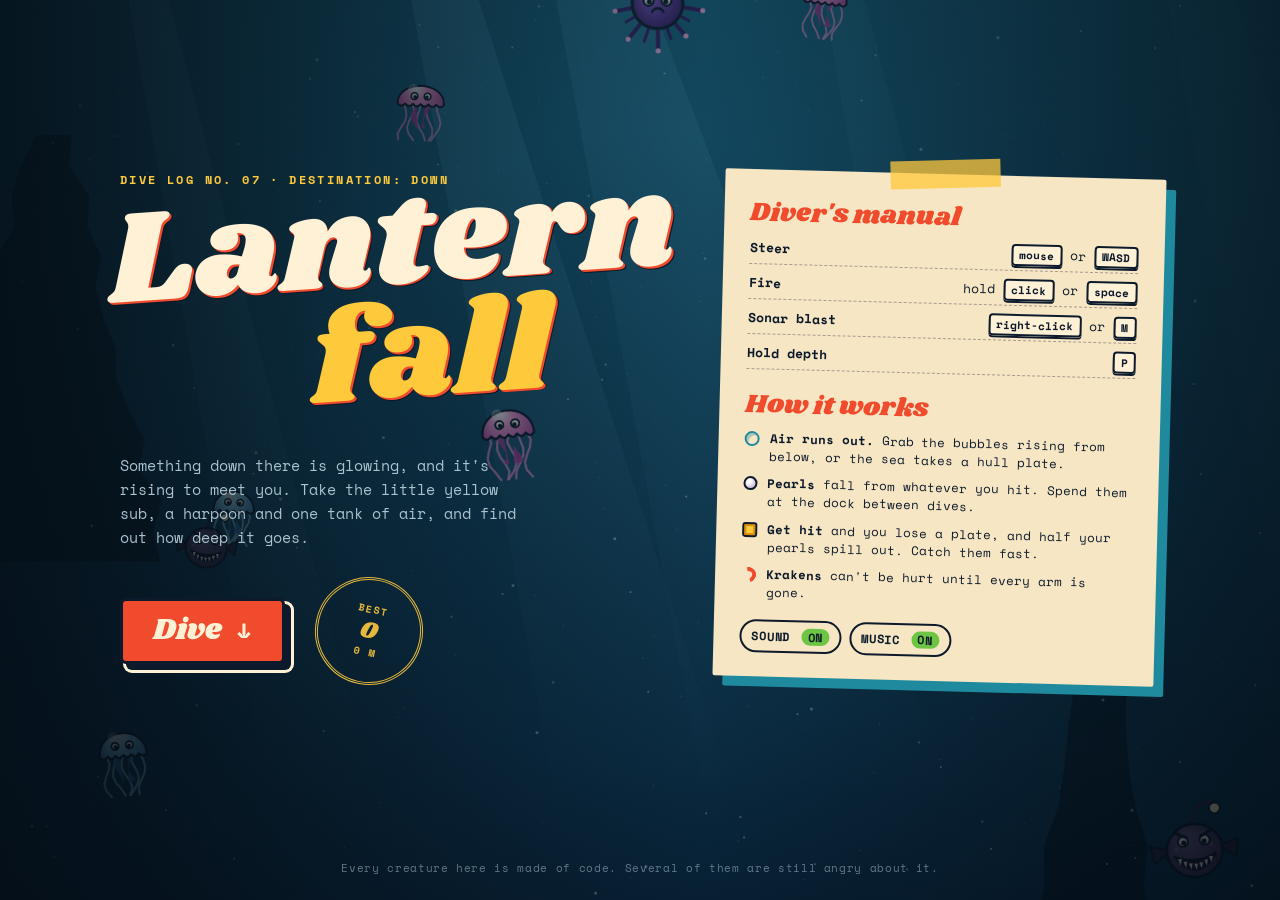
==== index.html @ 5c27585f "Lanternfall: a deep-sea shooter for the browser Take a little yellow sub down through glowing jellie" ====
<!DOCTYPE html>
<html lang="en">
<head>
  <meta charset="utf-8">
  <meta name="viewport" content="width=device-width, initial-scale=1, maximum-scale=1, user-scalable=no, viewport-fit=cover">
  <title>Lanternfall</title>
  <meta name="description" content="A deep-sea shooter. Take a little yellow sub down through glowing jellies, anglerfish and a kraken, and see how deep you get before the air runs out.">
  <meta name="theme-color" content="#06121c">
  <meta property="og:title" content="Lanternfall">
  <meta property="og:description" content="Something down there is glowing. Go and see how deep it goes.">
  <link rel="icon" href="favicon.svg" type="image/svg+xml">
  <link rel="preconnect" href="https://fonts.googleapis.com">
  <link rel="preconnect" href="https://fonts.gstatic.com" crossorigin>
  <link href="https://fonts.googleapis.com/css2?family=Shrikhand&family=Space+Mono:wght@400;700&display=swap" rel="stylesheet">
  <link rel="stylesheet" href="css/style.css">
</head>
<body>
  <canvas id="game"></canvas>

  <!-- HUD -->
  <div id="hud" class="hidden">
    <div class="hud-top">
      <div class="chip score-chip">
        <span class="chip-label">Score</span>
        <span id="score" class="score">0</span>
      </div>
      <div class="chip depth-chip"><span id="depthLabel">200 m</span></div>
      <div class="hud-right">
        <div class="chip stock">
          <div id="hull" class="icons hull" title="Hull"></div>
          <div id="sonarIcons" class="icons sonars" title="Sonar charges"></div>
          <div class="purse" title="Pearls"><i class="pearl"></i><span id="pearls">0</span></div>
        </div>
        <button id="pauseBtn" class="chip square-btn" aria-label="Pause">
          <svg viewBox="0 0 24 24"><rect x="6" y="5" width="4" height="14"/><rect x="14" y="5" width="4" height="14"/></svg>
        </button>
      </div>
    </div>

    <div id="weaponBox" class="chip weapon">
      <div class="weapon-name" id="weaponName">Harpoon</div>
      <div class="row"><span class="mini">PWR</span><div id="pips" class="cells"></div></div>
      <div id="o2Box" class="row o2"><span class="mini">O&#8322;</span><div class="o2-track"><div id="o2Fill" class="o2-fill"></div></div></div>
    </div>

    <button id="sonarBtn" class="sonar-btn" aria-label="Fire a sonar blast">
      <span class="sonar-label">SONAR</span>
      <span id="sonarCount">1</span>
    </button>
  </div>

  <!-- Title screen -->
  <div id="menu" class="screen menu">
    <div class="menu-grid">
      <header class="masthead">
        <p class="issue">Dive log no. 07 &middot; destination: down</p>
        <h1 class="logo" aria-label="Lanternfall">
          <span class="w1">Lantern</span>
          <span class="w2">fall</span>
        </h1>
        <p class="lede">Something down there is glowing, and it's rising to meet you. Take the little yellow sub, a harpoon and one tank of air, and find out how deep it goes.</p>
        <div class="launch-row">
          <button id="playBtn" class="launch">Dive <span aria-hidden="true">&darr;</span></button>
          <div class="stamp">
            <span>Best</span>
            <strong id="bestScore">0</strong>
            <span><b id="bestDepth">0</b> m</span>
          </div>
        </div>
      </header>

      <aside class="brief">
        <span class="tape" aria-hidden="true"></span>
        <h2>Diver's manual</h2>
        <ol class="manual desktop-only">
          <li><span>Steer</span><span><kbd>mouse</kbd> or <kbd>WASD</kbd></span></li>
          <li><span>Fire</span><span>hold <kbd>click</kbd> or <kbd>space</kbd></span></li>
          <li><span>Sonar blast</span><span><kbd>right-click</kbd> or <kbd>M</kbd></span></li>
          <li><span>Hold depth</span><span><kbd>P</kbd></span></li>
        </ol>
        <ol class="manual touch-only">
          <li><span>Steer</span><span>drag anywhere</span></li>
          <li><span>Fire</span><span>automatic while touching</span></li>
          <li><span>Sonar blast</span><span>the red button</span></li>
        </ol>

        <h2>How it works</h2>
        <ul class="rules">
          <li><i class="bubble-ico"></i><span><b>Air runs out.</b> Grab the bubbles rising from below, or the sea takes a hull plate.</span></li>
          <li><i class="pearl"></i><span><b>Pearls</b> fall from whatever you hit. Spend them at the dock between dives.</span></li>
          <li><i class="plate"></i><span><b>Get hit</b> and you lose a plate, and half your pearls spill out. Catch them fast.</span></li>
          <li><i class="arm-ico"></i><span><b>Krakens</b> can't be hurt until every arm is gone.</span></li>
        </ul>

        <div class="switches">
          <button class="switch" data-toggle="sfx">sound <span class="state">on</span></button>
          <button class="switch" data-toggle="music">music <span class="state">on</span></button>
        </div>
      </aside>
    </div>
    <footer>Every creature here is made of code. Several of them are still angry about it.</footer>
  </div>

  <!-- Pause -->
  <div id="pause" class="screen hidden">
    <div class="ticket">
      <p class="issue">Holding depth</p>
      <h2>Paused</h2>
      <button id="resumeBtn" class="launch small">Resume</button>
      <div class="plain-row">
        <button id="restartBtn" class="plain">Restart</button>
        <button id="quitBtn" class="plain">Surface</button>
      </div>
      <div class="switches">
        <button class="switch" data-toggle="sfx">sound <span class="state">on</span></button>
        <button class="switch" data-toggle="music">music <span class="state">on</span></button>
      </div>
    </div>
  </div>

  <!-- The dock between waves -->
  <div id="dock" class="screen hidden">
    <div class="dock-card">
      <div class="dock-head">
        <div>
          <p class="issue">Docked at <span id="dockDepth">200 m</span> &middot; air topped up</p>
          <h2>The Dock</h2>
        </div>
        <p class="purse big"><i class="pearl"></i><b id="dockPearls">0</b></p>
      </div>
      <div id="dockItems" class="shop"></div>
      <button id="diveBtn" class="launch small">Dive deeper <span aria-hidden="true">&darr;</span></button>
    </div>
  </div>

  <!-- Game over: the dive log -->
  <div id="gameover" class="screen hidden">
    <div class="go-wrap">
      <h2 class="go-title">Lights out.</h2>
      <div class="receipt">
        <p class="r-head">DIVE LOG &middot; No. <span id="goDive">000</span></p>
        <p class="r-sub">last seen: <span id="goZone">Sunlight Zone</span></p>
        <div class="r-line"><span>Deepest point</span><span id="goDepth">0 m</span></div>
        <div class="r-line"><span>Creatures zapped</span><span id="goKills">0</span></div>
        <div class="r-line"><span>Pearls found</span><span id="goPearls">0</span></div>
        <div class="r-sep"></div>
        <div class="r-line total"><span>SCORE</span><span id="goScore">0</span></div>
        <div class="r-line"><span>Best dive</span><span id="goBest">0</span></div>
        <div id="newRecord" class="r-stamp">New record</div>
        <p class="r-foot">The sub was not recovered.<br>A new one is ready.</p>
      </div>
      <div class="go-actions">
        <button id="againBtn" class="launch small">Dive again</button>
        <button id="goMenuBtn" class="plain">Title screen</button>
      </div>
    </div>
  </div>

  <script src="js/util.js"></script>
  <script src="js/audio.js"></script>
  <script src="js/sprites.js"></script>
  <script src="js/background.js"></script>
  <script src="js/entities.js"></script>
  <script src="js/waves.js"></script>
  <script src="js/game.js"></script>
</body>
</html>
---- css/style.css ----
/* Lanternfall: two-colour offset print over deep water.
   Everything is flat ink, cream paper and hard shadows. No glass, no glow. */

:root {
  --ink: #0d1a2b;
  --ink-2: #16293f;
  --cream: #fff1d6;
  --paper: #f6e6c4;
  --tomato: #ef4b2c;
  --blue: #1f8a9e;
  --amber: #ffc93c;
  --pea: #6cc644;
  --muted: #a9c3cf;
  --display: 'Shrikhand', Georgia, serif;
  --mono: 'Space Mono', ui-monospace, 'Cascadia Mono', Consolas, monospace;
  --safe-t: env(safe-area-inset-top, 0px);
  --safe-b: env(safe-area-inset-bottom, 0px);
  --safe-l: env(safe-area-inset-left, 0px);
  --safe-r: env(safe-area-inset-right, 0px);
}

* { box-sizing: border-box; margin: 0; padding: 0; }

html, body {
  height: 100%;
  background: #06121c;
  color: var(--cream);
  font-family: var(--mono);
  overflow: hidden;
  user-select: none;
  -webkit-user-select: none;
  -webkit-tap-highlight-color: transparent;
  overscroll-behavior: none;
}

#game { position: fixed; inset: 0; display: block; touch-action: none; }
body.hide-cursor, body.hide-cursor #game { cursor: none; }

.hidden { display: none !important; }

button { font: inherit; color: inherit; border: 0; background: none; cursor: pointer; }
button:focus-visible { outline: 3px dashed var(--amber); outline-offset: 4px; }

.touch-only { display: none !important; }
body.touch .touch-only { display: flex !important; }
body.touch .desktop-only { display: none !important; }

/* ------------------------------------------------------------ shared bits */

.issue {
  font-size: 12px; font-weight: 700; letter-spacing: 0.2em; text-transform: uppercase;
  color: var(--amber);
}

.launch {
  position: relative;
  display: inline-flex; align-items: center; gap: 14px;
  padding: 14px 30px 16px;
  font-family: var(--display); font-size: 30px; line-height: 1;
  color: var(--cream);
  background: var(--tomato);
  border: 3px solid var(--ink);
  border-radius: 6px;
  box-shadow: 6px 6px 0 var(--ink), 6px 6px 0 3px var(--cream);
  transition: transform 0.08s, box-shadow 0.08s;
}
.launch span { font-family: var(--mono); font-weight: 700; font-size: 26px; transition: transform 0.15s; }
.launch:hover span { transform: translateX(5px); }
.launch:hover { transform: translate(-1px, -1px); box-shadow: 7px 7px 0 var(--ink), 7px 7px 0 3px var(--cream); }
.launch:active { transform: translate(5px, 5px); box-shadow: 1px 1px 0 var(--ink), 1px 1px 0 3px var(--cream); }
.launch.small { font-size: 24px; padding: 11px 24px 13px; }

.plain {
  font-size: 13px; font-weight: 700; letter-spacing: 0.08em; text-transform: uppercase;
  color: var(--ink);
  padding: 4px 2px;
  border-bottom: 2px solid currentColor;
}
.plain:hover { color: var(--tomato); }

.switches { display: flex; gap: 8px; flex-wrap: wrap; }
.switch {
  font-size: 12px; font-weight: 700; letter-spacing: 0.06em; text-transform: uppercase;
  padding: 6px 10px;
  color: var(--ink);
  border: 2px solid var(--ink);
  border-radius: 999px;
}
.switch .state {
  display: inline-block; margin-left: 4px; padding: 0 6px; border-radius: 999px;
  background: var(--pea); color: var(--ink);
}
.switch.off .state { background: transparent; text-decoration: line-through; opacity: 0.6; }
.switch:hover { background: rgba(20, 18, 43, 0.08); }

kbd {
  font-family: var(--mono); font-size: 11px; font-weight: 700;
  padding: 1px 6px;
  background: var(--cream);
  border: 2px solid var(--ink);
  border-radius: 4px;
  box-shadow: 0 2px 0 var(--ink);
}

/* ------------------------------------------------------------ screens */

.screen {
  position: fixed; inset: 0;
  /* children centre themselves with margin: auto, so tall content scrolls instead of being clipped at the top */
  display: flex; flex-direction: column; align-items: center; justify-content: flex-start;
  padding: calc(24px + var(--safe-t)) 16px calc(24px + var(--safe-b));
  background: rgba(4, 12, 20, 0.55);
  overflow-y: auto;
  touch-action: pan-y;
  animation: fade 0.3s ease;
}
@keyframes fade { from { opacity: 0; } to { opacity: 1; } }

/* ------------------------------------------------------------ title screen */

.menu { background: linear-gradient(90deg, rgba(4, 12, 20, 0.82) 0%, rgba(4, 12, 20, 0.3) 55%, rgba(4, 12, 20, 0.6) 100%); }

.menu-grid {
  display: grid; grid-template-columns: minmax(0, 1.25fr) minmax(0, 1fr);
  gap: 48px; align-items: center;
  width: 100%; max-width: 1040px;
  margin: auto 0;
}

.masthead { display: flex; flex-direction: column; gap: 22px; }

.logo {
  display: flex; flex-direction: column; align-items: flex-start;
  font-family: var(--display); font-weight: 400; line-height: 0.82;
  color: var(--cream);
  /* the misprint: tomato plate knocked a few pixels off register */
  text-shadow: 0.05em 0.05em 0 var(--tomato), 0.08em 0.08em 0 var(--ink);
  transform: rotate(-4deg);
  transform-origin: left bottom;
}
.logo .w1 { font-size: clamp(64px, 11vw, 132px); }
.logo .w2 {
  font-size: clamp(64px, 11vw, 132px);
  padding-left: 1.5em; margin-top: 0.04em;
  color: var(--amber);
  animation: sink 5s ease-in-out infinite;
}
@keyframes sink { 0%, 100% { transform: translateY(0) rotate(0); } 50% { transform: translateY(10px) rotate(2deg); } }
@media (prefers-reduced-motion: reduce) { .logo .w2 { animation: none; } }

.lede { max-width: 44ch; font-size: 15px; line-height: 1.6; color: var(--muted); }

.launch-row { display: flex; align-items: center; gap: 30px; flex-wrap: wrap; margin-top: 6px; }

.stamp {
  display: flex; flex-direction: column; align-items: center; justify-content: center;
  width: 108px; height: 108px;
  border: 3px double var(--amber);
  border-radius: 50%;
  color: var(--amber);
  font-size: 10px; font-weight: 700; letter-spacing: 0.16em; text-transform: uppercase;
  transform: rotate(12deg);
  opacity: 0.9;
}
.stamp strong { font-family: var(--display); font-weight: 400; font-size: 24px; letter-spacing: 0; line-height: 1.2; }

.brief {
  position: relative;
  background: var(--paper);
  color: var(--ink);
  padding: 30px 26px 24px;
  border-radius: 2px;
  box-shadow: 10px 10px 0 var(--blue);
  transform: rotate(1.5deg);
}
.tape {
  position: absolute; top: -14px; left: 50%;
  width: 110px; height: 28px;
  background: rgba(255, 201, 60, 0.75);
  transform: translateX(-50%) rotate(-3deg);
}
.brief h2 {
  font-family: var(--display); font-weight: 400; font-size: 26px; line-height: 1;
  color: var(--tomato);
  margin-bottom: 12px;
}
.brief h2:not(:first-of-type) { margin-top: 22px; }

.manual { list-style: none; flex-direction: column; gap: 8px; font-size: 13px; }
.manual.desktop-only { display: flex; }
.manual li {
  display: flex; flex-wrap: wrap; justify-content: space-between; align-items: baseline; gap: 4px 10px;
  padding-bottom: 6px;
  border-bottom: 1px dashed rgba(20, 18, 43, 0.35);
}
.manual li > span:first-child { font-weight: 700; }
.manual li > span:last-child { margin-left: auto; text-align: right; }

.rules { list-style: none; display: flex; flex-direction: column; gap: 9px; font-size: 12.5px; line-height: 1.45; }
.rules li { display: flex; align-items: flex-start; gap: 10px; }
.rules li > i { margin-top: 2px; }

/* little printed icons */
.pearl {
  flex: none; display: inline-block; width: 14px; height: 14px;
  border-radius: 50%;
  background: radial-gradient(circle at 35% 30%, #fff 0 18%, #efe2f2 40%, #b7a3c6 100%);
  border: 2px solid var(--ink);
}
.bubble-ico {
  flex: none; display: inline-block; width: 15px; height: 15px;
  border-radius: 50%;
  border: 2px solid var(--blue);
  box-shadow: inset 3px 3px 0 -1px rgba(31, 138, 158, 0.35);
}
.plate {
  flex: none; display: inline-block; width: 15px; height: 15px;
  background: var(--amber);
  border: 2px solid var(--ink);
  border-radius: 3px;
  box-shadow: inset 0 0 0 2px #d98c00;
}
.arm-ico {
  flex: none; display: inline-block; width: 15px; height: 15px;
  border: 4px solid var(--tomato);
  border-color: var(--tomato) var(--tomato) transparent transparent;
  border-radius: 50%;
  transform: rotate(30deg);
}

.brief .switches { margin-top: 18px; }

.menu footer {
  margin-top: 28px;
  font-size: 11px; letter-spacing: 0.06em;
  color: rgba(169, 195, 207, 0.55);
  text-align: center;
}

/* ------------------------------------------------------------ pause */

.ticket {
  display: flex; flex-direction: column; align-items: center; gap: 16px;
  min-width: min(340px, 100%);
  margin: auto 0;
  padding: 28px 30px 24px;
  background: var(--paper);
  color: var(--ink);
  border-radius: 2px;
  box-shadow: 10px 10px 0 var(--tomato);
  animation: drop 0.3s cubic-bezier(0.2, 1.3, 0.4, 1);
}
.ticket .issue { color: var(--blue); }
.ticket h2 { font-family: var(--display); font-weight: 400; font-size: 52px; line-height: 1; margin: -4px 0 6px; }
.plain-row { display: flex; gap: 22px; }
@keyframes drop { from { transform: translateY(-24px) rotate(-3deg); opacity: 0; } to { transform: none; opacity: 1; } }

/* ------------------------------------------------------------ the dock */

.dock-card {
  display: flex; flex-direction: column; gap: 18px;
  width: min(560px, 100%);
  margin: auto 0;
  padding: 26px 24px 24px;
  background: var(--paper);
  color: var(--ink);
  border-radius: 2px;
  box-shadow: 10px 10px 0 var(--blue);
  animation: drop 0.3s cubic-bezier(0.2, 1.3, 0.4, 1);
}
.dock-head { display: flex; justify-content: space-between; align-items: flex-end; gap: 12px; }
.dock-card .issue { color: var(--blue); }
.dock-card h2 { font-family: var(--display); font-weight: 400; font-size: 44px; line-height: 1; margin-top: 4px; }
.purse.big { font-family: var(--display); font-size: 30px; gap: 8px; }
.purse.big .pearl { width: 22px; height: 22px; }

.shop { display: flex; flex-direction: column; gap: 8px; }
.item {
  --ic: var(--tomato);
  display: flex; align-items: center; gap: 12px;
  width: 100%; padding: 10px 12px;
  text-align: left;
  background: #fbf6ea;
  border: 2px solid var(--ink);
  border-left: 8px solid var(--ic);
  border-radius: 4px;
  box-shadow: 3px 3px 0 var(--ink);
  transition: transform 0.08s, box-shadow 0.08s;
}
.item:hover { transform: translate(-1px, -1px); box-shadow: 4px 4px 0 var(--ink); }
.item:active { transform: translate(2px, 2px); box-shadow: 1px 1px 0 var(--ink); }
.item kbd { flex: none; }
.item-text { flex: 1; display: flex; flex-direction: column; gap: 2px; min-width: 0; }
.item-text b { font-size: 14px; }
.item-text small { font-size: 11.5px; opacity: 0.7; }
.price { flex: none; display: flex; align-items: center; gap: 6px; font-family: var(--display); font-size: 20px; }
.item.cant .price { color: var(--tomato); }
.item.cant, .item.maxed { opacity: 0.5; box-shadow: none; }
.item.maxed { cursor: default; }
.dock-card .launch { align-self: flex-end; }

/* ------------------------------------------------------------ game over: the dive log */

.go-wrap { display: flex; flex-direction: column; align-items: center; gap: 18px; margin: auto 0; }

.go-title {
  font-family: var(--display); font-weight: 400;
  font-size: clamp(64px, 14vw, 110px); line-height: 0.9;
  color: var(--cream);
  text-shadow: 0.05em 0.05em 0 var(--tomato), 0.08em 0.08em 0 var(--ink);
  transform: rotate(-5deg);
  animation: slam 0.4s cubic-bezier(0.3, 1.6, 0.5, 1);
}
@keyframes slam { from { transform: scale(1.6) rotate(-5deg); opacity: 0; } to { transform: scale(1) rotate(-5deg); opacity: 1; } }

.receipt {
  position: relative;
  width: min(320px, 100%);
  padding: 22px 22px 34px;
  background: #fbf6ea;
  color: var(--ink);
  font-size: 13px;
  /* torn zigzag bottom */
  --tooth: 10px;
  -webkit-mask: conic-gradient(from -45deg at bottom, #0000, #000 1deg 89deg, #0000 90deg) 50% / var(--tooth) 100%;
  mask: conic-gradient(from -45deg at bottom, #0000, #000 1deg 89deg, #0000 90deg) 50% / var(--tooth) 100%;
  animation: print 0.7s steps(12) 0.15s both;
}
@keyframes print { from { clip-path: inset(0 0 100% 0); } to { clip-path: inset(0 0 0 0); } }
.r-head { text-align: center; font-weight: 700; letter-spacing: 0.08em; }
.r-sub { text-align: center; font-size: 11px; opacity: 0.6; margin: 2px 0 14px; }
.r-line { display: flex; justify-content: space-between; gap: 10px; padding: 3px 0; }
.r-line span:first-child { overflow: hidden; white-space: nowrap; }
.r-line span:first-child::after { content: ' ................................................'; opacity: 0.35; }
.r-line span:last-child { flex: none; font-weight: 700; }
.r-sep { border-top: 2px dashed var(--ink); margin: 10px 0 8px; }
.r-line.total { font-size: 18px; font-weight: 700; }
.r-line.total span:first-child::after { content: none; }
.r-stamp {
  display: table; margin: 14px auto 0;
  padding: 4px 10px;
  border: 3px solid var(--tomato);
  border-radius: 4px;
  color: var(--tomato);
  font-weight: 700; font-size: 14px; letter-spacing: 0.12em; text-transform: uppercase;
  transform: rotate(-14deg);
  mix-blend-mode: multiply;
  animation: stamp 0.25s cubic-bezier(0.3, 1.8, 0.5, 1) 0.9s both;
}
@keyframes stamp { from { transform: scale(2.2) rotate(-14deg); opacity: 0; } to { transform: scale(1) rotate(-14deg); opacity: 0.9; } }
.r-foot { text-align: center; font-size: 11px; line-height: 1.5; margin-top: 16px; opacity: 0.7; }

.go-actions { display: flex; align-items: center; gap: 26px; }
.go-actions .plain { color: var(--cream); }
.go-actions .plain:hover { color: var(--amber); }

/* ------------------------------------------------------------ HUD */

#hud { position: fixed; inset: 0; pointer-events: none; }

.chip {
  background: var(--ink);
  color: var(--cream);
  border: 2px solid var(--cream);
  border-radius: 4px;
  box-shadow: 3px 3px 0 rgba(0, 0, 0, 0.55);
}

.hud-top {
  position: absolute; top: calc(12px + var(--safe-t)); left: calc(12px + var(--safe-l)); right: calc(12px + var(--safe-r));
  display: flex; align-items: flex-start; justify-content: space-between; gap: 10px;
}

.score-chip { display: flex; flex-direction: column; padding: 4px 12px 6px; min-width: 128px; }
.chip-label { font-size: 9px; font-weight: 700; letter-spacing: 0.22em; text-transform: uppercase; color: var(--amber); }
.score { font-family: var(--mono); font-weight: 700; font-size: 22px; line-height: 1.1; font-variant-numeric: tabular-nums; }

.depth-chip {
  position: absolute; left: 50%; transform: translateX(-50%) rotate(-2deg);
  padding: 4px 12px;
  background: var(--amber); color: var(--ink); border-color: var(--ink);
  font-family: var(--display); font-size: 20px; line-height: 1.2;
  white-space: nowrap;
}

.hud-right { display: flex; gap: 8px; align-items: flex-start; }

.stock { display: flex; align-items: center; gap: 14px; padding: 7px 12px; min-height: 42px; }
.icons { display: flex; align-items: center; gap: 3px; font-size: 12px; font-weight: 700; }
.icons b { margin-left: 3px; }
/* a hull plate: yellow square with a darker rim */
.hull i { width: 11px; height: 13px; background: var(--amber); border-radius: 2px; box-shadow: inset 0 0 0 2px #d98c00; }
/* a sonar charge: concentric cyan rings */
.sonars i { width: 12px; height: 12px; border-radius: 50%; border: 2px solid #4de1ff; box-shadow: inset 0 0 0 2px var(--ink), inset 0 0 0 4px #4de1ff; }
.purse { display: flex; align-items: center; gap: 6px; font-size: 14px; font-weight: 700; font-variant-numeric: tabular-nums; }
.purse .pearl { border-color: var(--cream); }

.square-btn { pointer-events: auto; width: 42px; height: 42px; display: grid; place-items: center; }
.square-btn svg { width: 16px; height: 16px; fill: var(--cream); }
.square-btn:hover { background: var(--ink-2); }

.weapon {
  --wc: var(--tomato);
  position: absolute; left: calc(12px + var(--safe-l)); bottom: calc(12px + var(--safe-b));
  display: flex; flex-direction: column; gap: 6px;
  min-width: 210px; padding: 8px 12px 10px;
  border-left: 8px solid var(--wc);
}
.weapon-name { font-family: var(--display); font-size: 18px; line-height: 1.1; color: var(--wc); }
.weapon .row { display: flex; align-items: center; gap: 8px; }
.mini { width: 34px; font-size: 9px; font-weight: 700; letter-spacing: 0.14em; color: var(--muted); }
.cells { flex: 1; display: grid; grid-template-columns: repeat(10, 1fr); gap: 2px; }
.cells span { height: 8px; border: 1px solid rgba(255, 241, 214, 0.35); }
.cells span.on { background: var(--wc); border-color: var(--wc); }
.o2-track { flex: 1; height: 8px; border: 1px solid rgba(255, 241, 214, 0.35); overflow: hidden; }
.o2-fill {
  height: 100%; width: 100%; transform-origin: left; transform: scaleX(1);
  background: repeating-linear-gradient(90deg, #bff4ff 0 6px, #4de1ff 6px 8px);
  transition: transform 0.2s linear;
}
.o2.low .o2-fill { background: var(--tomato); animation: blink 0.45s steps(2) infinite; }
.o2.low .mini { color: var(--tomato); }
@keyframes blink { 50% { opacity: 0.3; } }

.sonar-btn {
  display: none;
  position: absolute; right: calc(16px + var(--safe-r)); bottom: calc(18px + var(--safe-b));
  pointer-events: auto;
  width: 72px; height: 72px; border-radius: 50%;
  flex-direction: column; align-items: center; justify-content: center;
  background: var(--tomato); color: var(--cream);
  border: 3px solid var(--ink);
  box-shadow: 4px 4px 0 var(--ink), 4px 4px 0 3px var(--cream);
}
.sonar-btn:active { transform: translate(3px, 3px); box-shadow: 1px 1px 0 var(--ink); }
.sonar-label { font-size: 11px; font-weight: 700; letter-spacing: 0.12em; }
#sonarCount { font-family: var(--display); font-size: 22px; line-height: 1; }
body.touch .sonar-btn { display: flex; }

/* ------------------------------------------------------------ small screens */

@media (max-width: 820px) {
  .menu-grid { grid-template-columns: minmax(0, 1fr); gap: 40px; max-width: 520px; }
  .menu { background: rgba(4, 12, 20, 0.6); }
}

@media (max-width: 640px) {
  .launch { font-size: 26px; padding: 12px 24px 14px; }
  .stamp { width: 92px; height: 92px; }
  .stamp strong { font-size: 20px; }
  .brief { padding: 26px 18px 20px; transform: rotate(0.8deg); box-shadow: 7px 7px 0 var(--blue); }
  .depth-chip { top: 58px; font-size: 16px; }
  #hud.boss .depth-chip { display: none; }
  .score-chip { min-width: 0; padding: 3px 9px 5px; }
  .score { font-size: 17px; }
  .stock { gap: 10px; padding: 6px 9px; min-height: 38px; }
  .square-btn { width: 38px; height: 38px; }
  .weapon { min-width: 170px; padding: 6px 10px 8px; }
  .weapon-name { font-size: 15px; }
}

@media (max-width: 380px) {
  .stock .purse { display: none; }
}

@media (max-height: 560px) and (min-width: 821px) {
  .logo .w1, .logo .w2 { font-size: clamp(56px, 14vh, 110px); }
  .lede { display: none; }
}
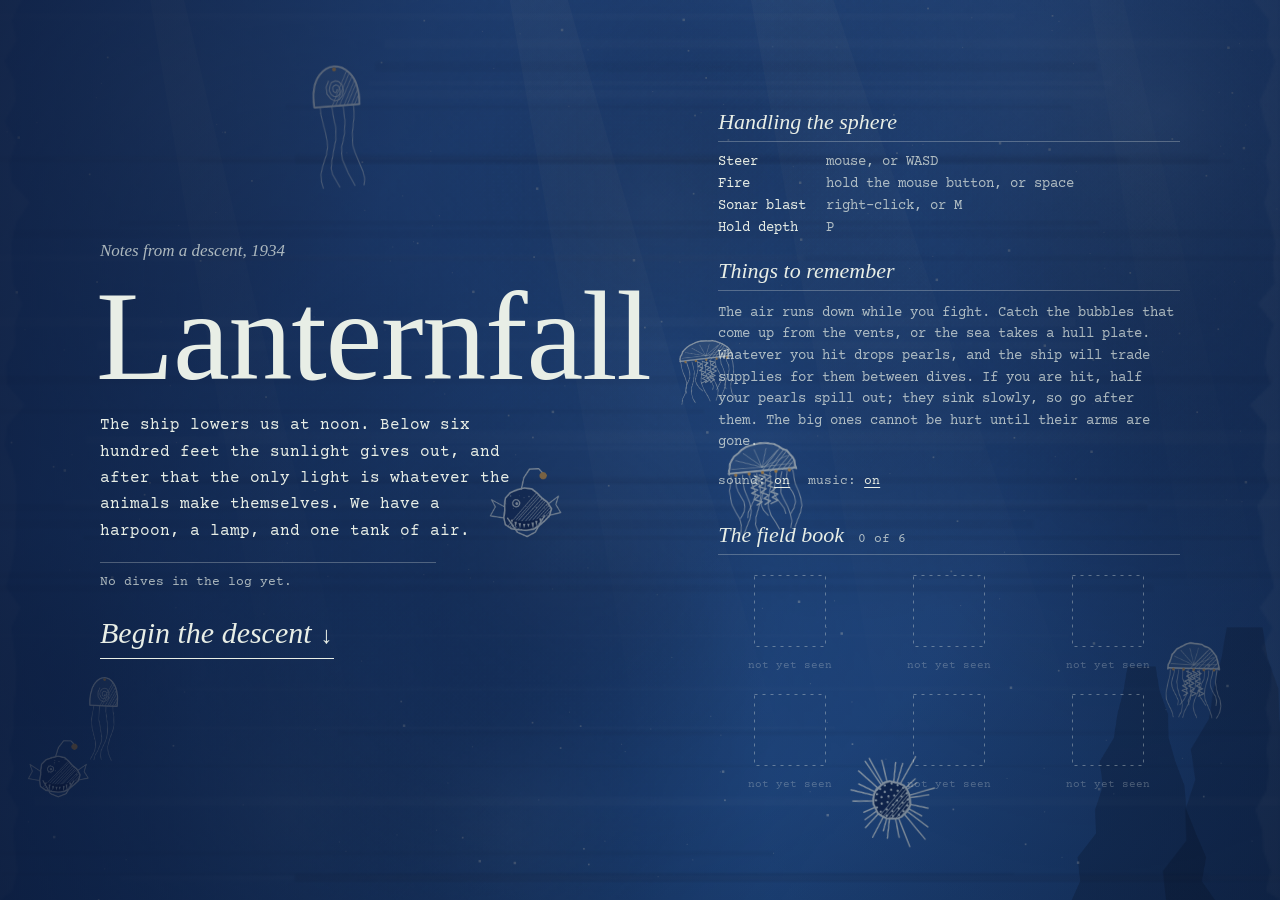
==== commit 4358f71b: "Redraw Lanternfall as a 1930s cyanotype expedition log Creatures are now pen linework with hatching " ====
--- a/index.html
+++ b/index.html
@@ -4,154 +4,136 @@
   <meta charset="utf-8">
   <meta name="viewport" content="width=device-width, initial-scale=1, maximum-scale=1, user-scalable=no, viewport-fit=cover">
   <title>Lanternfall</title>
-  <meta name="description" content="A deep-sea shooter. Take a little yellow sub down through glowing jellies, anglerfish and a kraken, and see how deep you get before the air runs out.">
-  <meta name="theme-color" content="#06121c">
+  <meta name="description" content="A deep-sea shooter drawn like a 1930s cyanotype. Take a steel sphere down past the sunlight, log what lives there, and see how deep you get before the air runs out.">
+  <meta name="theme-color" content="#20478c">
   <meta property="og:title" content="Lanternfall">
-  <meta property="og:description" content="Something down there is glowing. Go and see how deep it goes.">
+  <meta property="og:description" content="Notes from a descent. A deep-sea shooter drawn like an old cyanotype.">
   <link rel="icon" href="favicon.svg" type="image/svg+xml">
   <link rel="preconnect" href="https://fonts.googleapis.com">
   <link rel="preconnect" href="https://fonts.gstatic.com" crossorigin>
-  <link href="https://fonts.googleapis.com/css2?family=Shrikhand&family=Space+Mono:wght@400;700&display=swap" rel="stylesheet">
+  <link href="https://fonts.googleapis.com/css2?family=Courier+Prime:ital,wght@0,400;0,700;1,400&family=IM+Fell+English:ital@0;1&display=swap" rel="stylesheet">
   <link rel="stylesheet" href="css/style.css">
 </head>
 <body>
   <canvas id="game"></canvas>
 
-  <!-- HUD -->
+  <!-- HUD: typed straight onto the water, no boxes -->
   <div id="hud" class="hidden">
     <div class="hud-top">
-      <div class="chip score-chip">
-        <span class="chip-label">Score</span>
-        <span id="score" class="score">0</span>
-      </div>
-      <div class="chip depth-chip"><span id="depthLabel">200 m</span></div>
+      <p class="hud-score"><span id="score">0</span> points</p>
+      <p class="hud-depth" id="depthLabel">400 ft</p>
       <div class="hud-right">
-        <div class="chip stock">
-          <div id="hull" class="icons hull" title="Hull"></div>
-          <div id="sonarIcons" class="icons sonars" title="Sonar charges"></div>
-          <div class="purse" title="Pearls"><i class="pearl"></i><span id="pearls">0</span></div>
-        </div>
-        <button id="pauseBtn" class="chip square-btn" aria-label="Pause">
-          <svg viewBox="0 0 24 24"><rect x="6" y="5" width="4" height="14"/><rect x="14" y="5" width="4" height="14"/></svg>
-        </button>
+        <p class="hud-stock">
+          <span class="stock-item" title="Hull plates">hull <span id="hull" class="marks hull"></span></span>
+          <span class="stock-item" title="Sonar charges">sonar <span id="sonarIcons" class="marks sonars"></span></span>
+          <span class="stock-item purse" title="Pearls"><i class="pearl"></i><span id="pearls">0</span></span>
+        </p>
+        <button id="pauseBtn" class="pause-btn" aria-label="Pause">&#8214;</button>
       </div>
     </div>
 
-    <div id="weaponBox" class="chip weapon">
-      <div class="weapon-name" id="weaponName">Harpoon</div>
-      <div class="row"><span class="mini">PWR</span><div id="pips" class="cells"></div></div>
-      <div id="o2Box" class="row o2"><span class="mini">O&#8322;</span><div class="o2-track"><div id="o2Fill" class="o2-fill"></div></div></div>
+    <div class="hud-bottom">
+      <p class="hud-weapon"><span id="weaponName">harpoon</span>, <span id="grade">grade I</span></p>
+      <p id="o2Box" class="hud-air">air <span id="o2Cells" class="air-cells"></span></p>
     </div>
 
     <button id="sonarBtn" class="sonar-btn" aria-label="Fire a sonar blast">
-      <span class="sonar-label">SONAR</span>
-      <span id="sonarCount">1</span>
+      <span>sonar</span>
+      <b id="sonarCount">1</b>
     </button>
   </div>
 
-  <!-- Title screen -->
+  <!-- A plate for the field book, shown the first time a species is taken -->
+  <aside id="plateToast" class="plate-toast hidden" aria-live="polite">
+    <canvas id="toastCanvas"></canvas>
+    <div>
+      <p class="toast-head">New entry in the book</p>
+      <p class="latin" id="toastLatin"></p>
+      <p class="common" id="toastCommon"></p>
+      <p class="toast-note" id="toastNote"></p>
+    </div>
+  </aside>
+
+  <!-- Title page -->
   <div id="menu" class="screen menu">
-    <div class="menu-grid">
+    <div class="title-page">
       <header class="masthead">
-        <p class="issue">Dive log no. 07 &middot; destination: down</p>
-        <h1 class="logo" aria-label="Lanternfall">
-          <span class="w1">Lantern</span>
-          <span class="w2">fall</span>
-        </h1>
-        <p class="lede">Something down there is glowing, and it's rising to meet you. Take the little yellow sub, a harpoon and one tank of air, and find out how deep it goes.</p>
-        <div class="launch-row">
-          <button id="playBtn" class="launch">Dive <span aria-hidden="true">&darr;</span></button>
-          <div class="stamp">
-            <span>Best</span>
-            <strong id="bestScore">0</strong>
-            <span><b id="bestDepth">0</b> m</span>
-          </div>
-        </div>
+        <p class="overline">Notes from a descent, 1934</p>
+        <h1 class="logo">Lanternfall</h1>
+        <p class="lede">The ship lowers us at noon. Below six hundred feet the sunlight gives out, and after that the only light is whatever the animals make themselves. We have a harpoon, a lamp, and one tank of air.</p>
+        <p class="record" id="record">No dives in the log yet.</p>
+        <button id="playBtn" class="begin">Begin the descent <span aria-hidden="true">&darr;</span></button>
       </header>
 
-      <aside class="brief">
-        <span class="tape" aria-hidden="true"></span>
-        <h2>Diver's manual</h2>
-        <ol class="manual desktop-only">
-          <li><span>Steer</span><span><kbd>mouse</kbd> or <kbd>WASD</kbd></span></li>
-          <li><span>Fire</span><span>hold <kbd>click</kbd> or <kbd>space</kbd></span></li>
-          <li><span>Sonar blast</span><span><kbd>right-click</kbd> or <kbd>M</kbd></span></li>
-          <li><span>Hold depth</span><span><kbd>P</kbd></span></li>
-        </ol>
-        <ol class="manual touch-only">
-          <li><span>Steer</span><span>drag anywhere</span></li>
-          <li><span>Fire</span><span>automatic while touching</span></li>
-          <li><span>Sonar blast</span><span>the red button</span></li>
-        </ol>
+      <section class="notes">
+        <h2>Handling the sphere</h2>
+        <dl class="handling desktop-only">
+          <dt>Steer</dt><dd>mouse, or WASD</dd>
+          <dt>Fire</dt><dd>hold the mouse button, or space</dd>
+          <dt>Sonar blast</dt><dd>right-click, or M</dd>
+          <dt>Hold depth</dt><dd>P</dd>
+        </dl>
+        <dl class="handling touch-only">
+          <dt>Steer</dt><dd>drag anywhere</dd>
+          <dt>Fire</dt><dd>automatic while you touch</dd>
+          <dt>Sonar blast</dt><dd>the round button</dd>
+        </dl>
 
-        <h2>How it works</h2>
-        <ul class="rules">
-          <li><i class="bubble-ico"></i><span><b>Air runs out.</b> Grab the bubbles rising from below, or the sea takes a hull plate.</span></li>
-          <li><i class="pearl"></i><span><b>Pearls</b> fall from whatever you hit. Spend them at the dock between dives.</span></li>
-          <li><i class="plate"></i><span><b>Get hit</b> and you lose a plate, and half your pearls spill out. Catch them fast.</span></li>
-          <li><i class="arm-ico"></i><span><b>Krakens</b> can't be hurt until every arm is gone.</span></li>
-        </ul>
+        <h2>Things to remember</h2>
+        <p class="prose">The air runs down while you fight. Catch the bubbles that come up from the vents, or the sea takes a hull plate. Whatever you hit drops pearls, and the ship will trade supplies for them between dives. If you are hit, half your pearls spill out; they sink slowly, so go after them. The big ones cannot be hurt until their arms are gone.</p>
 
         <div class="switches">
-          <button class="switch" data-toggle="sfx">sound <span class="state">on</span></button>
-          <button class="switch" data-toggle="music">music <span class="state">on</span></button>
+          <button class="switch" data-toggle="sfx">sound: <span class="state">on</span></button>
+          <button class="switch" data-toggle="music">music: <span class="state">on</span></button>
         </div>
-      </aside>
+      </section>
+
+      <section class="book">
+        <h2>The field book <span class="count" id="speciesCount">0 of 6</span></h2>
+        <div id="plateGrid" class="plate-grid"></div>
+      </section>
     </div>
-    <footer>Every creature here is made of code. Several of them are still angry about it.</footer>
   </div>
 
   <!-- Pause -->
   <div id="pause" class="screen hidden">
-    <div class="ticket">
-      <p class="issue">Holding depth</p>
-      <h2>Paused</h2>
-      <button id="resumeBtn" class="launch small">Resume</button>
-      <div class="plain-row">
-        <button id="restartBtn" class="plain">Restart</button>
+    <div class="sheet">
+      <h2>Holding at <span id="pauseDepth">0</span> ft</h2>
+      <p class="prose">The winch is stopped. Nothing out there is moving either.</p>
+      <div class="actions">
+        <button id="resumeBtn" class="begin small">Carry on</button>
+        <button id="restartBtn" class="plain">Start over</button>
         <button id="quitBtn" class="plain">Surface</button>
       </div>
       <div class="switches">
-        <button class="switch" data-toggle="sfx">sound <span class="state">on</span></button>
-        <button class="switch" data-toggle="music">music <span class="state">on</span></button>
+        <button class="switch" data-toggle="sfx">sound: <span class="state">on</span></button>
+        <button class="switch" data-toggle="music">music: <span class="state">on</span></button>
       </div>
     </div>
   </div>
 
-  <!-- The dock between waves -->
+  <!-- Supplies lowered from the ship between waves -->
   <div id="dock" class="screen hidden">
-    <div class="dock-card">
-      <div class="dock-head">
-        <div>
-          <p class="issue">Docked at <span id="dockDepth">200 m</span> &middot; air topped up</p>
-          <h2>The Dock</h2>
-        </div>
-        <p class="purse big"><i class="pearl"></i><b id="dockPearls">0</b></p>
-      </div>
+    <div class="sheet dock-sheet">
+      <p class="overline">Stopped at <span id="dockDepth">400</span> ft. The ship has topped up the air.</p>
+      <h2>Supplies from the ship</h2>
+      <p class="purse-line">In the basket: <i class="pearl"></i><b id="dockPearls">0</b> pearls</p>
       <div id="dockItems" class="shop"></div>
-      <button id="diveBtn" class="launch small">Dive deeper <span aria-hidden="true">&darr;</span></button>
+      <button id="diveBtn" class="begin small">Go deeper <span aria-hidden="true">&darr;</span></button>
     </div>
   </div>
 
-  <!-- Game over: the dive log -->
+  <!-- The last entry -->
   <div id="gameover" class="screen hidden">
-    <div class="go-wrap">
-      <h2 class="go-title">Lights out.</h2>
-      <div class="receipt">
-        <p class="r-head">DIVE LOG &middot; No. <span id="goDive">000</span></p>
-        <p class="r-sub">last seen: <span id="goZone">Sunlight Zone</span></p>
-        <div class="r-line"><span>Deepest point</span><span id="goDepth">0 m</span></div>
-        <div class="r-line"><span>Creatures zapped</span><span id="goKills">0</span></div>
-        <div class="r-line"><span>Pearls found</span><span id="goPearls">0</span></div>
-        <div class="r-sep"></div>
-        <div class="r-line total"><span>SCORE</span><span id="goScore">0</span></div>
-        <div class="r-line"><span>Best dive</span><span id="goBest">0</span></div>
-        <div id="newRecord" class="r-stamp">New record</div>
-        <p class="r-foot">The sub was not recovered.<br>A new one is ready.</p>
-      </div>
-      <div class="go-actions">
-        <button id="againBtn" class="launch small">Dive again</button>
-        <button id="goMenuBtn" class="plain">Title screen</button>
+    <div class="sheet last-entry">
+      <p class="overline">Last entry</p>
+      <h2>The line went quiet at <span id="goDepth">0</span> ft.</h2>
+      <p class="prose">That is <span id="goZone">sunlit water</span>. Before the telephone cut out we had taken <b id="goKills">0</b> of them and brought up <b id="goPearls">0</b> pearls. The field book has <b id="goSpecies">0 of 6</b> species in it.</p>
+      <p class="score-line">Score for the dive: <b id="goScore">0</b></p>
+      <p class="prose small" id="goBest"></p>
+      <div class="actions">
+        <button id="againBtn" class="begin small">Send down another sphere</button>
+        <button id="goMenuBtn" class="plain">Back to the title page</button>
       </div>
     </div>
   </div>
--- a/css/style.css
+++ b/css/style.css
@@ -1,18 +1,17 @@
-/* Lanternfall: two-colour offset print over deep water.
-   Everything is flat ink, cream paper and hard shadows. No glass, no glow. */
+/* Lanternfall. The whole thing is a cyanotype: paper-white on Prussian blue,
+   one warm amber for things that give off light, and nothing else.
+   Type is a 17th-century face for headings and a typewriter for everything else. */
 
 :root {
-  --ink: #0d1a2b;
-  --ink-2: #16293f;
-  --cream: #fff1d6;
-  --paper: #f6e6c4;
-  --tomato: #ef4b2c;
-  --blue: #1f8a9e;
-  --amber: #ffc93c;
-  --pea: #6cc644;
-  --muted: #a9c3cf;
-  --display: 'Shrikhand', Georgia, serif;
-  --mono: 'Space Mono', ui-monospace, 'Cascadia Mono', Consolas, monospace;
+  --blue: #20478c;
+  --blue-deep: #0b1d44;
+  --blue-dim: rgba(8, 20, 50, 0.72);
+  --paper: #e8eee6;
+  --paper-dim: rgba(232, 238, 230, 0.72);
+  --paper-faint: rgba(232, 238, 230, 0.28);
+  --amber: #f2a93b;
+  --fell: 'IM Fell English', Georgia, 'Times New Roman', serif;
+  --type: 'Courier Prime', 'Courier New', Courier, monospace;
   --safe-t: env(safe-area-inset-top, 0px);
   --safe-b: env(safe-area-inset-bottom, 0px);
   --safe-l: env(safe-area-inset-left, 0px);
@@ -23,9 +22,10 @@
 
 html, body {
   height: 100%;
-  background: #06121c;
-  color: var(--cream);
-  font-family: var(--mono);
+  background: var(--blue);
+  color: var(--paper);
+  font-family: var(--type);
+  font-size: 15px;
   overflow: hidden;
   user-select: none;
   -webkit-user-select: none;
@@ -38,69 +38,47 @@
 
 .hidden { display: none !important; }
 
-button { font: inherit; color: inherit; border: 0; background: none; cursor: pointer; }
-button:focus-visible { outline: 3px dashed var(--amber); outline-offset: 4px; }
+button { font: inherit; color: inherit; border: 0; background: none; cursor: pointer; text-align: left; }
+button:focus-visible { outline: 1px dashed var(--amber); outline-offset: 4px; }
 
 .touch-only { display: none !important; }
-body.touch .touch-only { display: flex !important; }
+body.touch .touch-only { display: grid !important; }
 body.touch .desktop-only { display: none !important; }
 
-/* ------------------------------------------------------------ shared bits */
-
-.issue {
-  font-size: 12px; font-weight: 700; letter-spacing: 0.2em; text-transform: uppercase;
-  color: var(--amber);
-}
-
-.launch {
-  position: relative;
-  display: inline-flex; align-items: center; gap: 14px;
-  padding: 14px 30px 16px;
-  font-family: var(--display); font-size: 30px; line-height: 1;
-  color: var(--cream);
-  background: var(--tomato);
-  border: 3px solid var(--ink);
-  border-radius: 6px;
-  box-shadow: 6px 6px 0 var(--ink), 6px 6px 0 3px var(--cream);
-  transition: transform 0.08s, box-shadow 0.08s;
-}
-.launch span { font-family: var(--mono); font-weight: 700; font-size: 26px; transition: transform 0.15s; }
-.launch:hover span { transform: translateX(5px); }
-.launch:hover { transform: translate(-1px, -1px); box-shadow: 7px 7px 0 var(--ink), 7px 7px 0 3px var(--cream); }
-.launch:active { transform: translate(5px, 5px); box-shadow: 1px 1px 0 var(--ink), 1px 1px 0 3px var(--cream); }
-.launch.small { font-size: 24px; padding: 11px 24px 13px; }
-
-.plain {
-  font-size: 13px; font-weight: 700; letter-spacing: 0.08em; text-transform: uppercase;
-  color: var(--ink);
-  padding: 4px 2px;
-  border-bottom: 2px solid currentColor;
-}
-.plain:hover { color: var(--tomato); }
-
-.switches { display: flex; gap: 8px; flex-wrap: wrap; }
-.switch {
-  font-size: 12px; font-weight: 700; letter-spacing: 0.06em; text-transform: uppercase;
-  padding: 6px 10px;
-  color: var(--ink);
-  border: 2px solid var(--ink);
-  border-radius: 999px;
-}
-.switch .state {
-  display: inline-block; margin-left: 4px; padding: 0 6px; border-radius: 999px;
-  background: var(--pea); color: var(--ink);
-}
-.switch.off .state { background: transparent; text-decoration: line-through; opacity: 0.6; }
-.switch:hover { background: rgba(20, 18, 43, 0.08); }
-
-kbd {
-  font-family: var(--mono); font-size: 11px; font-weight: 700;
-  padding: 1px 6px;
-  background: var(--cream);
-  border: 2px solid var(--ink);
-  border-radius: 4px;
-  box-shadow: 0 2px 0 var(--ink);
-}
+h1, h2 { font-family: var(--fell); font-weight: 400; }
+b { font-weight: 700; }
+
+.overline { font-family: var(--fell); font-style: italic; font-size: 17px; color: var(--paper-dim); }
+.prose { line-height: 1.6; color: var(--paper-dim); max-width: 60ch; }
+.prose.small { font-size: 13px; }
+.prose b { color: var(--paper); }
+
+/* ------------------------------------------------------------ buttons */
+
+/* The main action is words with a pen line under them, nothing more. */
+.begin {
+  font-family: var(--fell); font-style: italic;
+  font-size: 30px; line-height: 1.2;
+  padding: 2px 0 6px;
+  background-image: linear-gradient(var(--paper), var(--paper));
+  background-size: 100% 1px;
+  background-position: 0 100%;
+  background-repeat: no-repeat;
+  transition: background-size 0.25s ease, color 0.15s;
+}
+.begin span { font-style: normal; font-family: var(--type); font-size: 0.8em; display: inline-block; transition: transform 0.2s; }
+.begin:hover { color: var(--amber); background-image: linear-gradient(var(--amber), var(--amber)); background-size: 100% 2px; }
+.begin:hover span { transform: translateY(4px); }
+.begin.small { font-size: 23px; }
+
+.plain { font-size: 14px; color: var(--paper-dim); text-decoration: underline; text-underline-offset: 4px; text-decoration-thickness: 1px; }
+.plain:hover { color: var(--paper); }
+
+.switches { display: flex; gap: 18px; flex-wrap: wrap; font-size: 13px; }
+.switch { color: var(--paper-dim); }
+.switch .state { color: var(--paper); text-decoration: underline; text-underline-offset: 3px; }
+.switch.off .state { color: var(--paper-faint); text-decoration: line-through; }
+.switch:hover .state { color: var(--amber); }
 
 /* ------------------------------------------------------------ screens */
 
@@ -108,362 +86,227 @@
   position: fixed; inset: 0;
   /* children centre themselves with margin: auto, so tall content scrolls instead of being clipped at the top */
   display: flex; flex-direction: column; align-items: center; justify-content: flex-start;
-  padding: calc(24px + var(--safe-t)) 16px calc(24px + var(--safe-b));
-  background: rgba(4, 12, 20, 0.55);
+  padding: calc(28px + var(--safe-t)) 16px calc(28px + var(--safe-b));
+  background: rgba(8, 20, 50, 0.55);
   overflow-y: auto;
   touch-action: pan-y;
-  animation: fade 0.3s ease;
+  animation: fade 0.4s ease;
 }
 @keyframes fade { from { opacity: 0; } to { opacity: 1; } }
 
-/* ------------------------------------------------------------ title screen */
-
-.menu { background: linear-gradient(90deg, rgba(4, 12, 20, 0.82) 0%, rgba(4, 12, 20, 0.3) 55%, rgba(4, 12, 20, 0.6) 100%); }
-
-.menu-grid {
-  display: grid; grid-template-columns: minmax(0, 1.25fr) minmax(0, 1fr);
-  gap: 48px; align-items: center;
-  width: 100%; max-width: 1040px;
-  margin: auto 0;
-}
-
-.masthead { display: flex; flex-direction: column; gap: 22px; }
-
-.logo {
-  display: flex; flex-direction: column; align-items: flex-start;
-  font-family: var(--display); font-weight: 400; line-height: 0.82;
-  color: var(--cream);
-  /* the misprint: tomato plate knocked a few pixels off register */
-  text-shadow: 0.05em 0.05em 0 var(--tomato), 0.08em 0.08em 0 var(--ink);
-  transform: rotate(-4deg);
-  transform-origin: left bottom;
-}
-.logo .w1 { font-size: clamp(64px, 11vw, 132px); }
-.logo .w2 {
-  font-size: clamp(64px, 11vw, 132px);
-  padding-left: 1.5em; margin-top: 0.04em;
-  color: var(--amber);
-  animation: sink 5s ease-in-out infinite;
-}
-@keyframes sink { 0%, 100% { transform: translateY(0) rotate(0); } 50% { transform: translateY(10px) rotate(2deg); } }
-@media (prefers-reduced-motion: reduce) { .logo .w2 { animation: none; } }
-
-.lede { max-width: 44ch; font-size: 15px; line-height: 1.6; color: var(--muted); }
-
-.launch-row { display: flex; align-items: center; gap: 30px; flex-wrap: wrap; margin-top: 6px; }
-
-.stamp {
-  display: flex; flex-direction: column; align-items: center; justify-content: center;
-  width: 108px; height: 108px;
-  border: 3px double var(--amber);
-  border-radius: 50%;
-  color: var(--amber);
-  font-size: 10px; font-weight: 700; letter-spacing: 0.16em; text-transform: uppercase;
-  transform: rotate(12deg);
-  opacity: 0.9;
-}
-.stamp strong { font-family: var(--display); font-weight: 400; font-size: 24px; letter-spacing: 0; line-height: 1.2; }
-
-.brief {
-  position: relative;
-  background: var(--paper);
-  color: var(--ink);
-  padding: 30px 26px 24px;
-  border-radius: 2px;
-  box-shadow: 10px 10px 0 var(--blue);
-  transform: rotate(1.5deg);
-}
-.tape {
-  position: absolute; top: -14px; left: 50%;
-  width: 110px; height: 28px;
-  background: rgba(255, 201, 60, 0.75);
-  transform: translateX(-50%) rotate(-3deg);
-}
-.brief h2 {
-  font-family: var(--display); font-weight: 400; font-size: 26px; line-height: 1;
-  color: var(--tomato);
-  margin-bottom: 12px;
-}
-.brief h2:not(:first-of-type) { margin-top: 22px; }
-
-.manual { list-style: none; flex-direction: column; gap: 8px; font-size: 13px; }
-.manual.desktop-only { display: flex; }
-.manual li {
-  display: flex; flex-wrap: wrap; justify-content: space-between; align-items: baseline; gap: 4px 10px;
-  padding-bottom: 6px;
-  border-bottom: 1px dashed rgba(20, 18, 43, 0.35);
-}
-.manual li > span:first-child { font-weight: 700; }
-.manual li > span:last-child { margin-left: auto; text-align: right; }
-
-.rules { list-style: none; display: flex; flex-direction: column; gap: 9px; font-size: 12.5px; line-height: 1.45; }
-.rules li { display: flex; align-items: flex-start; gap: 10px; }
-.rules li > i { margin-top: 2px; }
-
-/* little printed icons */
-.pearl {
-  flex: none; display: inline-block; width: 14px; height: 14px;
-  border-radius: 50%;
-  background: radial-gradient(circle at 35% 30%, #fff 0 18%, #efe2f2 40%, #b7a3c6 100%);
-  border: 2px solid var(--ink);
-}
-.bubble-ico {
-  flex: none; display: inline-block; width: 15px; height: 15px;
-  border-radius: 50%;
-  border: 2px solid var(--blue);
-  box-shadow: inset 3px 3px 0 -1px rgba(31, 138, 158, 0.35);
-}
-.plate {
-  flex: none; display: inline-block; width: 15px; height: 15px;
-  background: var(--amber);
-  border: 2px solid var(--ink);
-  border-radius: 3px;
-  box-shadow: inset 0 0 0 2px #d98c00;
-}
-.arm-ico {
-  flex: none; display: inline-block; width: 15px; height: 15px;
-  border: 4px solid var(--tomato);
-  border-color: var(--tomato) var(--tomato) transparent transparent;
-  border-radius: 50%;
-  transform: rotate(30deg);
-}
-
-.brief .switches { margin-top: 18px; }
-
-.menu footer {
-  margin-top: 28px;
-  font-size: 11px; letter-spacing: 0.06em;
-  color: rgba(169, 195, 207, 0.55);
-  text-align: center;
-}
-
-/* ------------------------------------------------------------ pause */
-
-.ticket {
-  display: flex; flex-direction: column; align-items: center; gap: 16px;
-  min-width: min(340px, 100%);
-  margin: auto 0;
-  padding: 28px 30px 24px;
-  background: var(--paper);
-  color: var(--ink);
-  border-radius: 2px;
-  box-shadow: 10px 10px 0 var(--tomato);
-  animation: drop 0.3s cubic-bezier(0.2, 1.3, 0.4, 1);
-}
-.ticket .issue { color: var(--blue); }
-.ticket h2 { font-family: var(--display); font-weight: 400; font-size: 52px; line-height: 1; margin: -4px 0 6px; }
-.plain-row { display: flex; gap: 22px; }
-@keyframes drop { from { transform: translateY(-24px) rotate(-3deg); opacity: 0; } to { transform: none; opacity: 1; } }
-
-/* ------------------------------------------------------------ the dock */
-
-.dock-card {
-  display: flex; flex-direction: column; gap: 18px;
+/* A sheet is a printed plate: a darker field inside a double rule. */
+.sheet {
+  display: flex; flex-direction: column; gap: 16px;
   width: min(560px, 100%);
   margin: auto 0;
-  padding: 26px 24px 24px;
+  padding: 30px 30px 26px;
+  background: var(--blue-dim);
+  border: 1px solid var(--paper-faint);
+  outline: 1px solid var(--paper-faint);
+  outline-offset: 5px;
+}
+.sheet h2 { font-size: 36px; line-height: 1.1; }
+.actions { display: flex; align-items: baseline; gap: 26px; flex-wrap: wrap; margin-top: 6px; }
+
+/* ------------------------------------------------------------ title page */
+
+.menu { background: linear-gradient(90deg, rgba(8, 20, 50, 0.7), rgba(8, 20, 50, 0.25) 60%, rgba(8, 20, 50, 0.45)); }
+
+.title-page {
+  display: grid;
+  grid-template-columns: minmax(0, 1.2fr) minmax(0, 1fr);
+  grid-template-areas: 'mast notes' 'mast book';
+  column-gap: 64px; row-gap: 34px;
+  width: 100%; max-width: 1080px;
+  margin: auto 0;
+}
+.masthead { grid-area: mast; align-self: center; display: flex; flex-direction: column; align-items: flex-start; gap: 18px; }
+.notes { grid-area: notes; display: flex; flex-direction: column; gap: 12px; }
+.book { grid-area: book; }
+
+.logo {
+  font-size: clamp(64px, 10vw, 128px);
+  line-height: 0.9;
+  letter-spacing: -0.01em;
+  margin-left: -4px;
+}
+.lede { font-size: 16px; line-height: 1.65; max-width: 42ch; }
+.record { font-size: 13px; color: var(--paper-dim); padding-top: 12px; border-top: 1px solid var(--paper-faint); width: min(100%, 42ch); }
+.masthead .begin { margin-top: 6px; }
+
+.notes h2, .book h2 {
+  font-size: 22px; font-style: italic;
+  padding-bottom: 6px;
+  border-bottom: 1px solid var(--paper-faint);
+}
+.notes h2:not(:first-child) { margin-top: 10px; }
+.notes .prose { font-size: 13.5px; }
+.notes .switches { margin-top: 8px; }
+
+.handling { display: grid; grid-template-columns: auto 1fr; column-gap: 20px; row-gap: 6px; font-size: 13.5px; }
+.handling dt { color: var(--paper); }
+.handling dd { color: var(--paper-dim); }
+
+.count { font-family: var(--type); font-style: normal; font-size: 13px; color: var(--paper-dim); margin-left: 8px; }
+
+.plate-grid { display: grid; grid-template-columns: repeat(3, minmax(0, 1fr)); gap: 16px 14px; margin-top: 14px; }
+.plate { display: flex; flex-direction: column; align-items: center; gap: 6px; }
+.plate canvas { width: 84px; height: 84px; }
+.plate figcaption { font-family: var(--fell); font-style: italic; font-size: 14px; text-align: center; line-height: 1.2; }
+.plate.unknown figcaption { color: var(--paper-faint); font-family: var(--type); font-style: normal; font-size: 11px; }
+
+/* ------------------------------------------------------------ dock */
+
+.dock-sheet h2 { margin-top: -6px; }
+.purse-line { font-size: 14px; color: var(--paper-dim); display: flex; align-items: center; gap: 7px; }
+.purse-line b { color: var(--paper); font-size: 18px; }
+
+.shop { display: flex; flex-direction: column; border-top: 1px solid var(--paper-faint); }
+.item {
+  display: grid; grid-template-columns: 24px 1fr auto; align-items: baseline; gap: 12px;
+  width: 100%; padding: 11px 6px;
+  border-bottom: 1px solid var(--paper-faint);
+  transition: background 0.15s;
+}
+.item:hover { background: rgba(232, 238, 230, 0.07); }
+.item .letter { color: var(--paper-dim); }
+.item-text { display: flex; flex-direction: column; gap: 3px; min-width: 0; }
+.item-text b { font-family: var(--fell); font-weight: 400; font-size: 19px; }
+.item-text small { font-size: 12.5px; color: var(--paper-dim); line-height: 1.4; }
+.price { font-size: 13px; white-space: nowrap; }
+.item:hover .price { color: var(--amber); }
+.item.cant { opacity: 0.45; }
+.item.maxed { opacity: 0.45; cursor: default; }
+.item.maxed:hover, .item.cant:hover { background: none; }
+.dock-sheet .begin { align-self: flex-end; }
+
+/* ------------------------------------------------------------ last entry */
+
+.last-entry h2 { font-style: italic; font-size: 38px; }
+.score-line { font-size: 15px; padding-top: 12px; border-top: 1px solid var(--paper-faint); }
+.score-line b { font-family: var(--fell); font-weight: 400; font-size: 30px; margin-left: 6px; }
+
+/* ------------------------------------------------------------ small pearl mark */
+
+.pearl {
+  flex: none; display: inline-block; width: 11px; height: 11px;
+  border-radius: 50%;
   background: var(--paper);
-  color: var(--ink);
-  border-radius: 2px;
-  box-shadow: 10px 10px 0 var(--blue);
-  animation: drop 0.3s cubic-bezier(0.2, 1.3, 0.4, 1);
-}
-.dock-head { display: flex; justify-content: space-between; align-items: flex-end; gap: 12px; }
-.dock-card .issue { color: var(--blue); }
-.dock-card h2 { font-family: var(--display); font-weight: 400; font-size: 44px; line-height: 1; margin-top: 4px; }
-.purse.big { font-family: var(--display); font-size: 30px; gap: 8px; }
-.purse.big .pearl { width: 22px; height: 22px; }
-
-.shop { display: flex; flex-direction: column; gap: 8px; }
-.item {
-  --ic: var(--tomato);
-  display: flex; align-items: center; gap: 12px;
-  width: 100%; padding: 10px 12px;
-  text-align: left;
-  background: #fbf6ea;
-  border: 2px solid var(--ink);
-  border-left: 8px solid var(--ic);
-  border-radius: 4px;
-  box-shadow: 3px 3px 0 var(--ink);
-  transition: transform 0.08s, box-shadow 0.08s;
-}
-.item:hover { transform: translate(-1px, -1px); box-shadow: 4px 4px 0 var(--ink); }
-.item:active { transform: translate(2px, 2px); box-shadow: 1px 1px 0 var(--ink); }
-.item kbd { flex: none; }
-.item-text { flex: 1; display: flex; flex-direction: column; gap: 2px; min-width: 0; }
-.item-text b { font-size: 14px; }
-.item-text small { font-size: 11.5px; opacity: 0.7; }
-.price { flex: none; display: flex; align-items: center; gap: 6px; font-family: var(--display); font-size: 20px; }
-.item.cant .price { color: var(--tomato); }
-.item.cant, .item.maxed { opacity: 0.5; box-shadow: none; }
-.item.maxed { cursor: default; }
-.dock-card .launch { align-self: flex-end; }
-
-/* ------------------------------------------------------------ game over: the dive log */
-
-.go-wrap { display: flex; flex-direction: column; align-items: center; gap: 18px; margin: auto 0; }
-
-.go-title {
-  font-family: var(--display); font-weight: 400;
-  font-size: clamp(64px, 14vw, 110px); line-height: 0.9;
-  color: var(--cream);
-  text-shadow: 0.05em 0.05em 0 var(--tomato), 0.08em 0.08em 0 var(--ink);
-  transform: rotate(-5deg);
-  animation: slam 0.4s cubic-bezier(0.3, 1.6, 0.5, 1);
-}
-@keyframes slam { from { transform: scale(1.6) rotate(-5deg); opacity: 0; } to { transform: scale(1) rotate(-5deg); opacity: 1; } }
-
-.receipt {
-  position: relative;
-  width: min(320px, 100%);
-  padding: 22px 22px 34px;
-  background: #fbf6ea;
-  color: var(--ink);
-  font-size: 13px;
-  /* torn zigzag bottom */
-  --tooth: 10px;
-  -webkit-mask: conic-gradient(from -45deg at bottom, #0000, #000 1deg 89deg, #0000 90deg) 50% / var(--tooth) 100%;
-  mask: conic-gradient(from -45deg at bottom, #0000, #000 1deg 89deg, #0000 90deg) 50% / var(--tooth) 100%;
-  animation: print 0.7s steps(12) 0.15s both;
-}
-@keyframes print { from { clip-path: inset(0 0 100% 0); } to { clip-path: inset(0 0 0 0); } }
-.r-head { text-align: center; font-weight: 700; letter-spacing: 0.08em; }
-.r-sub { text-align: center; font-size: 11px; opacity: 0.6; margin: 2px 0 14px; }
-.r-line { display: flex; justify-content: space-between; gap: 10px; padding: 3px 0; }
-.r-line span:first-child { overflow: hidden; white-space: nowrap; }
-.r-line span:first-child::after { content: ' ................................................'; opacity: 0.35; }
-.r-line span:last-child { flex: none; font-weight: 700; }
-.r-sep { border-top: 2px dashed var(--ink); margin: 10px 0 8px; }
-.r-line.total { font-size: 18px; font-weight: 700; }
-.r-line.total span:first-child::after { content: none; }
-.r-stamp {
-  display: table; margin: 14px auto 0;
-  padding: 4px 10px;
-  border: 3px solid var(--tomato);
-  border-radius: 4px;
-  color: var(--tomato);
-  font-weight: 700; font-size: 14px; letter-spacing: 0.12em; text-transform: uppercase;
-  transform: rotate(-14deg);
-  mix-blend-mode: multiply;
-  animation: stamp 0.25s cubic-bezier(0.3, 1.8, 0.5, 1) 0.9s both;
-}
-@keyframes stamp { from { transform: scale(2.2) rotate(-14deg); opacity: 0; } to { transform: scale(1) rotate(-14deg); opacity: 0.9; } }
-.r-foot { text-align: center; font-size: 11px; line-height: 1.5; margin-top: 16px; opacity: 0.7; }
-
-.go-actions { display: flex; align-items: center; gap: 26px; }
-.go-actions .plain { color: var(--cream); }
-.go-actions .plain:hover { color: var(--amber); }
+  box-shadow: inset -2px -2px 0 rgba(32, 71, 140, 0.45);
+}
 
 /* ------------------------------------------------------------ HUD */
 
-#hud { position: fixed; inset: 0; pointer-events: none; }
-
-.chip {
-  background: var(--ink);
-  color: var(--cream);
-  border: 2px solid var(--cream);
-  border-radius: 4px;
-  box-shadow: 3px 3px 0 rgba(0, 0, 0, 0.55);
-}
-
+#hud {
+  position: fixed; inset: 0; pointer-events: none;
+  text-shadow: 0 1px 0 var(--blue-deep), 0 0 6px rgba(8, 20, 50, 0.8);
+}
 .hud-top {
-  position: absolute; top: calc(12px + var(--safe-t)); left: calc(12px + var(--safe-l)); right: calc(12px + var(--safe-r));
+  position: absolute; top: calc(12px + var(--safe-t)); left: calc(16px + var(--safe-l)); right: calc(12px + var(--safe-r));
   display: flex; align-items: flex-start; justify-content: space-between; gap: 10px;
 }
-
-.score-chip { display: flex; flex-direction: column; padding: 4px 12px 6px; min-width: 128px; }
-.chip-label { font-size: 9px; font-weight: 700; letter-spacing: 0.22em; text-transform: uppercase; color: var(--amber); }
-.score { font-family: var(--mono); font-weight: 700; font-size: 22px; line-height: 1.1; font-variant-numeric: tabular-nums; }
-
-.depth-chip {
-  position: absolute; left: 50%; transform: translateX(-50%) rotate(-2deg);
-  padding: 4px 12px;
-  background: var(--amber); color: var(--ink); border-color: var(--ink);
-  font-family: var(--display); font-size: 20px; line-height: 1.2;
-  white-space: nowrap;
-}
-
-.hud-right { display: flex; gap: 8px; align-items: flex-start; }
-
-.stock { display: flex; align-items: center; gap: 14px; padding: 7px 12px; min-height: 42px; }
-.icons { display: flex; align-items: center; gap: 3px; font-size: 12px; font-weight: 700; }
-.icons b { margin-left: 3px; }
-/* a hull plate: yellow square with a darker rim */
-.hull i { width: 11px; height: 13px; background: var(--amber); border-radius: 2px; box-shadow: inset 0 0 0 2px #d98c00; }
-/* a sonar charge: concentric cyan rings */
-.sonars i { width: 12px; height: 12px; border-radius: 50%; border: 2px solid #4de1ff; box-shadow: inset 0 0 0 2px var(--ink), inset 0 0 0 4px #4de1ff; }
-.purse { display: flex; align-items: center; gap: 6px; font-size: 14px; font-weight: 700; font-variant-numeric: tabular-nums; }
-.purse .pearl { border-color: var(--cream); }
-
-.square-btn { pointer-events: auto; width: 42px; height: 42px; display: grid; place-items: center; }
-.square-btn svg { width: 16px; height: 16px; fill: var(--cream); }
-.square-btn:hover { background: var(--ink-2); }
-
-.weapon {
-  --wc: var(--tomato);
-  position: absolute; left: calc(12px + var(--safe-l)); bottom: calc(12px + var(--safe-b));
+.hud-score { font-size: 13px; color: var(--paper-dim); padding-top: 6px; }
+.hud-score span { font-family: var(--fell); font-size: 26px; color: var(--paper); margin-right: 4px; }
+.hud-depth {
+  position: absolute; left: 50%; transform: translateX(-50%);
+  font-family: var(--fell); font-style: italic; font-size: 26px; white-space: nowrap;
+}
+.hud-right { display: flex; gap: 10px; align-items: flex-start; }
+.hud-stock { display: flex; align-items: center; gap: 16px; font-size: 13px; color: var(--paper-dim); padding-top: 9px; }
+.stock-item { display: inline-flex; align-items: center; gap: 6px; }
+.purse { color: var(--paper); gap: 5px; }
+.marks { display: inline-flex; align-items: center; gap: 3px; }
+.marks b { margin-left: 3px; color: var(--paper); font-weight: 400; }
+.hull i { width: 9px; height: 11px; background: var(--paper); }
+.sonars i { width: 10px; height: 10px; border: 1px solid var(--paper); border-radius: 50%; box-shadow: inset 0 0 0 2px var(--blue), inset 0 0 0 3px var(--paper); }
+
+.pause-btn {
+  pointer-events: auto;
+  width: 38px; height: 38px;
+  display: grid; place-items: center;
+  font-size: 20px; line-height: 1;
+  border: 1px solid var(--paper-faint);
+}
+.pause-btn:hover { border-color: var(--paper); }
+
+.hud-bottom {
+  position: absolute; left: calc(16px + var(--safe-l)); bottom: calc(14px + var(--safe-b));
   display: flex; flex-direction: column; gap: 6px;
-  min-width: 210px; padding: 8px 12px 10px;
-  border-left: 8px solid var(--wc);
-}
-.weapon-name { font-family: var(--display); font-size: 18px; line-height: 1.1; color: var(--wc); }
-.weapon .row { display: flex; align-items: center; gap: 8px; }
-.mini { width: 34px; font-size: 9px; font-weight: 700; letter-spacing: 0.14em; color: var(--muted); }
-.cells { flex: 1; display: grid; grid-template-columns: repeat(10, 1fr); gap: 2px; }
-.cells span { height: 8px; border: 1px solid rgba(255, 241, 214, 0.35); }
-.cells span.on { background: var(--wc); border-color: var(--wc); }
-.o2-track { flex: 1; height: 8px; border: 1px solid rgba(255, 241, 214, 0.35); overflow: hidden; }
-.o2-fill {
-  height: 100%; width: 100%; transform-origin: left; transform: scaleX(1);
-  background: repeating-linear-gradient(90deg, #bff4ff 0 6px, #4de1ff 6px 8px);
-  transition: transform 0.2s linear;
-}
-.o2.low .o2-fill { background: var(--tomato); animation: blink 0.45s steps(2) infinite; }
-.o2.low .mini { color: var(--tomato); }
-@keyframes blink { 50% { opacity: 0.3; } }
+}
+.hud-weapon { font-family: var(--fell); font-style: italic; font-size: 21px; }
+.hud-air { display: flex; align-items: center; gap: 8px; font-size: 13px; color: var(--paper-dim); }
+.air-cells { display: inline-flex; gap: 4px; }
+.air-cells i { width: 10px; height: 10px; border-radius: 50%; border: 1px solid var(--paper-dim); }
+.air-cells i.on { background: var(--paper); border-color: var(--paper); }
+.hud-air.low { color: var(--amber); }
+.hud-air.low .air-cells i.on { background: var(--amber); border-color: var(--amber); animation: blink 0.5s steps(2) infinite; }
+@keyframes blink { 50% { opacity: 0.25; } }
 
 .sonar-btn {
   display: none;
   position: absolute; right: calc(16px + var(--safe-r)); bottom: calc(18px + var(--safe-b));
   pointer-events: auto;
-  width: 72px; height: 72px; border-radius: 50%;
-  flex-direction: column; align-items: center; justify-content: center;
-  background: var(--tomato); color: var(--cream);
-  border: 3px solid var(--ink);
-  box-shadow: 4px 4px 0 var(--ink), 4px 4px 0 3px var(--cream);
-}
-.sonar-btn:active { transform: translate(3px, 3px); box-shadow: 1px 1px 0 var(--ink); }
-.sonar-label { font-size: 11px; font-weight: 700; letter-spacing: 0.12em; }
-#sonarCount { font-family: var(--display); font-size: 22px; line-height: 1; }
+  width: 70px; height: 70px; border-radius: 50%;
+  flex-direction: column; align-items: center; justify-content: center; gap: 1px;
+  background: var(--blue-dim);
+  border: 1px solid var(--paper);
+  outline: 1px solid var(--paper-faint); outline-offset: 4px;
+  text-align: center;
+  font-size: 12px;
+}
+.sonar-btn b { font-weight: 700; font-size: 20px; line-height: 1; }
+.sonar-btn:active { background: rgba(242, 169, 59, 0.25); }
 body.touch .sonar-btn { display: flex; }
 
+/* ------------------------------------------------------------ field-book plate */
+
+.plate-toast {
+  position: fixed; z-index: 5;
+  top: calc(64px + var(--safe-t)); right: calc(16px + var(--safe-r));
+  width: min(340px, calc(100% - 32px));
+  display: grid; grid-template-columns: 76px 1fr; gap: 12px; align-items: start;
+  padding: 14px 16px 14px 12px;
+  background: var(--blue-dim);
+  border: 1px solid var(--paper-faint);
+  outline: 1px solid var(--paper-faint); outline-offset: 4px;
+  pointer-events: none;
+  animation: plate-in 0.45s ease both;
+}
+@keyframes plate-in { from { opacity: 0; transform: translateY(-8px); } to { opacity: 1; transform: none; } }
+.plate-toast canvas { width: 76px; height: 76px; }
+.toast-head { font-size: 11px; color: var(--amber); }
+.latin { font-family: var(--fell); font-style: italic; font-size: 20px; line-height: 1.15; margin-top: 2px; }
+.common { font-size: 12px; color: var(--paper-dim); margin-top: 2px; }
+.toast-note { font-size: 12px; line-height: 1.45; margin-top: 6px; color: var(--paper); }
+
 /* ------------------------------------------------------------ small screens */
 
-@media (max-width: 820px) {
-  .menu-grid { grid-template-columns: minmax(0, 1fr); gap: 40px; max-width: 520px; }
-  .menu { background: rgba(4, 12, 20, 0.6); }
+@media (max-width: 860px) {
+  .title-page { grid-template-columns: minmax(0, 1fr); grid-template-areas: 'mast' 'notes' 'book'; row-gap: 40px; max-width: 540px; }
+  .menu { background: rgba(8, 20, 50, 0.5); }
 }
 
 @media (max-width: 640px) {
-  .launch { font-size: 26px; padding: 12px 24px 14px; }
-  .stamp { width: 92px; height: 92px; }
-  .stamp strong { font-size: 20px; }
-  .brief { padding: 26px 18px 20px; transform: rotate(0.8deg); box-shadow: 7px 7px 0 var(--blue); }
-  .depth-chip { top: 58px; font-size: 16px; }
-  #hud.boss .depth-chip { display: none; }
-  .score-chip { min-width: 0; padding: 3px 9px 5px; }
-  .score { font-size: 17px; }
-  .stock { gap: 10px; padding: 6px 9px; min-height: 38px; }
-  .square-btn { width: 38px; height: 38px; }
-  .weapon { min-width: 170px; padding: 6px 10px 8px; }
-  .weapon-name { font-size: 15px; }
+  .sheet { padding: 24px 20px 22px; }
+  .sheet h2 { font-size: 30px; }
+  .last-entry h2 { font-size: 31px; }
+  .begin { font-size: 26px; }
+  .hud-depth { top: 44px; font-size: 21px; }
+  .hud-score span { font-size: 21px; }
+  .hud-stock { gap: 10px; font-size: 12px; }
+  .stock-item.purse { display: none; }
+  .hud-weapon { font-size: 18px; }
+  .air-cells i { width: 8px; height: 8px; }
+  .plate canvas { width: 72px; height: 72px; }
+  .plate-toast { top: calc(84px + var(--safe-t)); right: 16px; }
+  #hud.boss .hud-depth { display: none; }
 }
 
 @media (max-width: 380px) {
-  .stock .purse { display: none; }
-}
-
-@media (max-height: 560px) and (min-width: 821px) {
-  .logo .w1, .logo .w2 { font-size: clamp(56px, 14vh, 110px); }
-  .lede { display: none; }
-}
+  .hud-stock .stock-item:not(.purse) { font-size: 0; gap: 0; }
+  .hud-stock .stock-item:not(.purse) .marks { font-size: 12px; }
+}
+
+@media (prefers-reduced-motion: reduce) {
+  .screen, .plate-toast { animation: none; }
+}
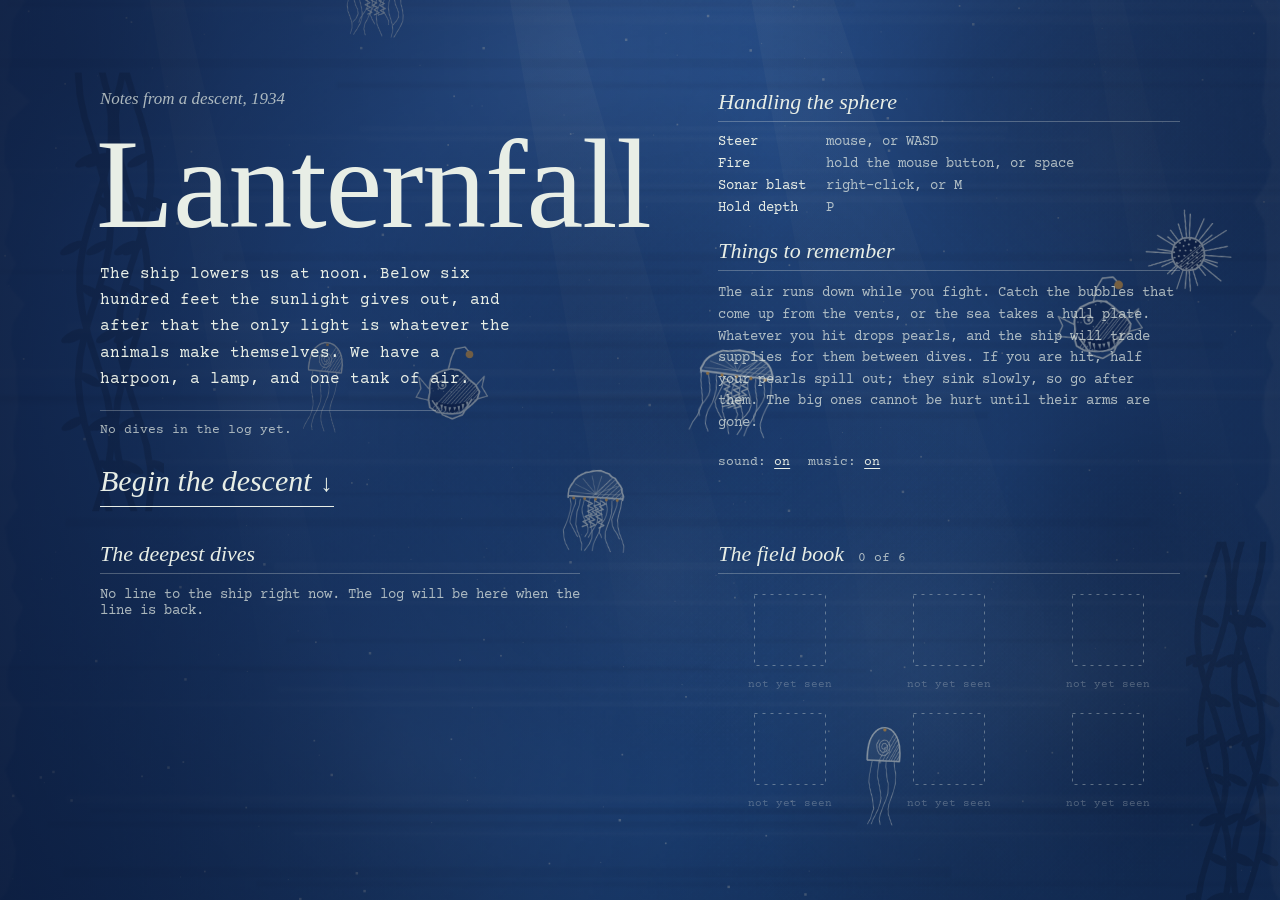
==== commit d55b6a1d: "Add a shared leaderboard of the deepest dives Scores go to Supabase through two database functions: " ====
--- a/index.html
+++ b/index.html
@@ -65,6 +65,11 @@
         <button id="playBtn" class="begin">Begin the descent <span aria-hidden="true">&darr;</span></button>
       </header>
 
+      <section class="board">
+        <h2>The deepest dives</h2>
+        <ol id="boardList" class="board-list"><li class="board-note">Asking the ship&hellip;</li></ol>
+      </section>
+
       <section class="notes">
         <h2>Handling the sphere</h2>
         <dl class="handling desktop-only">
@@ -131,6 +136,14 @@
       <p class="prose">That is <span id="goZone">sunlit water</span>. Before the telephone cut out we had taken <b id="goKills">0</b> of them and brought up <b id="goPearls">0</b> pearls. The field book has <b id="goSpecies">0 of 6</b> species in it.</p>
       <p class="score-line">Score for the dive: <b id="goScore">0</b></p>
       <p class="prose small" id="goBest"></p>
+      <form id="signForm" class="sign" autocomplete="off">
+        <label for="signName">Sign the log, so the others can see how deep you went.</label>
+        <div class="sign-row">
+          <input id="signName" name="name" maxlength="16" placeholder="your name" spellcheck="false" required>
+          <button type="submit" id="signBtn" class="plain">Sign</button>
+        </div>
+        <p class="sign-status" id="signStatus" aria-live="polite"></p>
+      </form>
       <div class="actions">
         <button id="againBtn" class="begin small">Send down another sphere</button>
         <button id="goMenuBtn" class="plain">Back to the title page</button>
@@ -144,6 +157,7 @@
   <script src="js/background.js"></script>
   <script src="js/entities.js"></script>
   <script src="js/waves.js"></script>
+  <script src="js/leaderboard.js"></script>
   <script src="js/game.js"></script>
 </body>
 </html>
--- a/css/style.css
+++ b/css/style.css
@@ -115,14 +115,15 @@
 .title-page {
   display: grid;
   grid-template-columns: minmax(0, 1.2fr) minmax(0, 1fr);
-  grid-template-areas: 'mast notes' 'mast book';
+  grid-template-areas: 'mast notes' 'board book';
   column-gap: 64px; row-gap: 34px;
   width: 100%; max-width: 1080px;
   margin: auto 0;
 }
-.masthead { grid-area: mast; align-self: center; display: flex; flex-direction: column; align-items: flex-start; gap: 18px; }
+.masthead { grid-area: mast; align-self: end; display: flex; flex-direction: column; align-items: flex-start; gap: 18px; }
 .notes { grid-area: notes; display: flex; flex-direction: column; gap: 12px; }
 .book { grid-area: book; }
+.board { grid-area: board; align-self: start; max-width: 480px; }
 
 .logo {
   font-size: clamp(64px, 10vw, 128px);
@@ -134,7 +135,7 @@
 .record { font-size: 13px; color: var(--paper-dim); padding-top: 12px; border-top: 1px solid var(--paper-faint); width: min(100%, 42ch); }
 .masthead .begin { margin-top: 6px; }
 
-.notes h2, .book h2 {
+.notes h2, .book h2, .board h2 {
   font-size: 22px; font-style: italic;
   padding-bottom: 6px;
   border-bottom: 1px solid var(--paper-faint);
@@ -154,6 +155,33 @@
 .plate canvas { width: 84px; height: 84px; }
 .plate figcaption { font-family: var(--fell); font-style: italic; font-size: 14px; text-align: center; line-height: 1.2; }
 .plate.unknown figcaption { color: var(--paper-faint); font-family: var(--type); font-style: normal; font-size: 11px; }
+
+/* ------------------------------------------------------------ the deepest dives */
+
+.board-list { list-style: none; margin-top: 8px; font-size: 13.5px; }
+.board-list li { display: grid; grid-template-columns: 26px 1fr auto auto; gap: 14px; align-items: baseline; padding: 5px 0; border-bottom: 1px dotted var(--paper-faint); }
+.board-list .n { color: var(--paper-dim); }
+.board-list .who { font-family: var(--fell); font-style: italic; font-size: 17px; overflow: hidden; text-overflow: ellipsis; white-space: nowrap; }
+.board-list .ft { color: var(--paper-dim); text-align: right; }
+.board-list .pts { text-align: right; min-width: 64px; }
+.board-list li.me .who, .board-list li.me .pts { color: var(--amber); }
+.board-list li.board-note { display: block; color: var(--paper-dim); border: 0; }
+
+.sign { display: flex; flex-direction: column; gap: 8px; padding-top: 12px; border-top: 1px solid var(--paper-faint); font-size: 13px; color: var(--paper-dim); }
+.sign-row { display: flex; align-items: baseline; gap: 16px; }
+.sign input {
+  flex: 1; min-width: 0;
+  font-family: var(--fell); font-style: italic; font-size: 22px;
+  color: var(--paper);
+  background: none; border: 0; border-bottom: 1px solid var(--paper-dim);
+  padding: 2px 0 4px;
+  user-select: text; -webkit-user-select: text;
+}
+.sign input::placeholder { color: var(--paper-faint); }
+.sign input:focus { outline: none; border-bottom-color: var(--amber); }
+.sign-status { min-height: 1.2em; color: var(--paper); }
+.sign-status.err { color: var(--amber); }
+.sign.done .sign-row { display: none; }
 
 /* ------------------------------------------------------------ dock */
 
@@ -282,7 +310,7 @@
 /* ------------------------------------------------------------ small screens */
 
 @media (max-width: 860px) {
-  .title-page { grid-template-columns: minmax(0, 1fr); grid-template-areas: 'mast' 'notes' 'book'; row-gap: 40px; max-width: 540px; }
+  .title-page { grid-template-columns: minmax(0, 1fr); grid-template-areas: 'mast' 'board' 'notes' 'book'; row-gap: 40px; max-width: 540px; }
   .menu { background: rgba(8, 20, 50, 0.5); }
 }
 
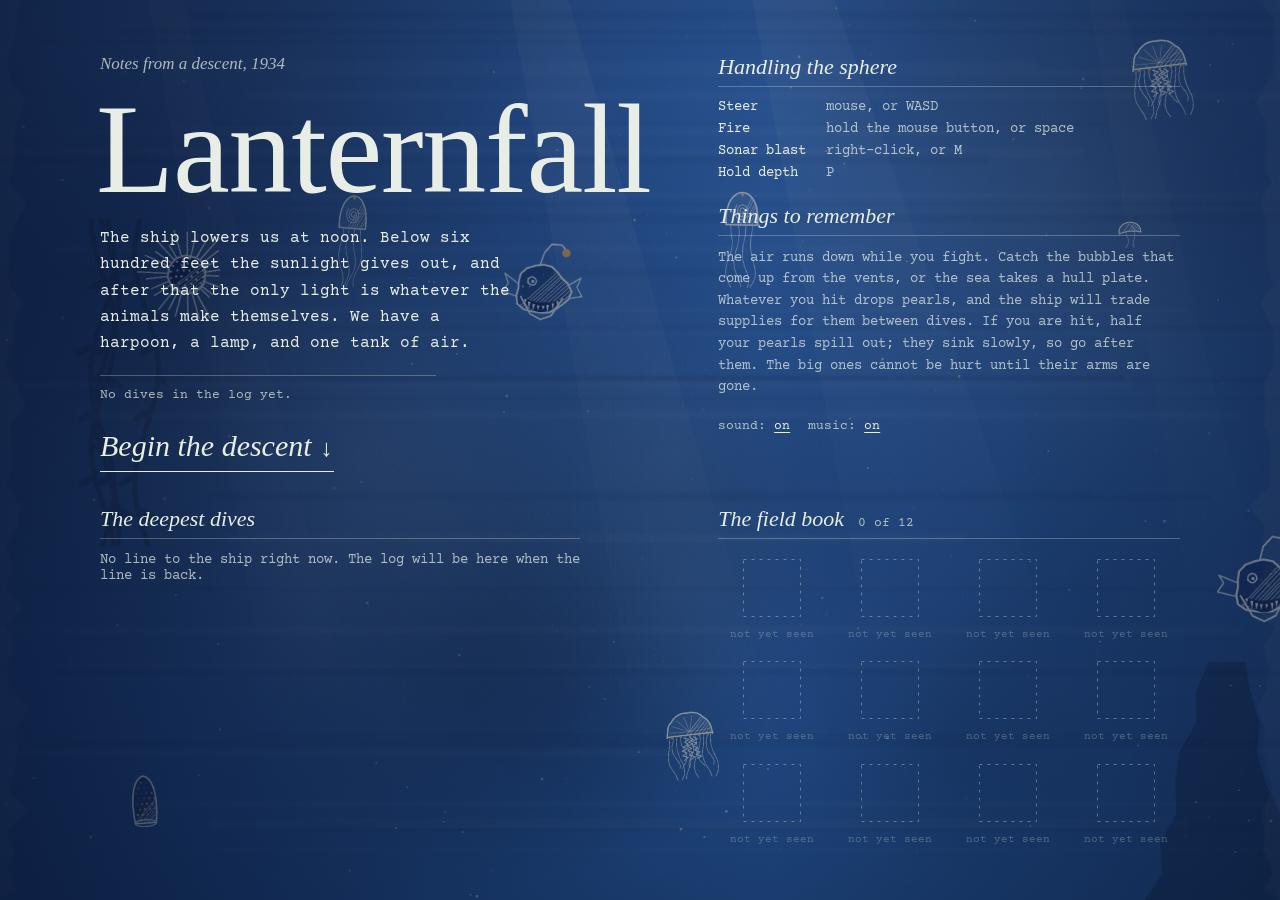
==== commit 8fa36d43: "Add four creatures, three weapons and two bosses Chain colonies that come apart bell by bell, silver" ====
--- a/index.html
+++ b/index.html
@@ -94,7 +94,7 @@
       </section>
 
       <section class="book">
-        <h2>The field book <span class="count" id="speciesCount">0 of 6</span></h2>
+        <h2>The field book <span class="count" id="speciesCount">0 of 12</span></h2>
         <div id="plateGrid" class="plate-grid"></div>
       </section>
     </div>
@@ -133,7 +133,7 @@
     <div class="sheet last-entry">
       <p class="overline">Last entry</p>
       <h2>The line went quiet at <span id="goDepth">0</span> ft.</h2>
-      <p class="prose">That is <span id="goZone">sunlit water</span>. Before the telephone cut out we had taken <b id="goKills">0</b> of them and brought up <b id="goPearls">0</b> pearls. The field book has <b id="goSpecies">0 of 6</b> species in it.</p>
+      <p class="prose">That is <span id="goZone">sunlit water</span>. Before the telephone cut out we had taken <b id="goKills">0</b> of them and brought up <b id="goPearls">0</b> pearls. The field book has <b id="goSpecies">0 of 12</b> species in it.</p>
       <p class="score-line">Score for the dive: <b id="goScore">0</b></p>
       <p class="prose small" id="goBest"></p>
       <form id="signForm" class="sign" autocomplete="off">
--- a/css/style.css
+++ b/css/style.css
@@ -150,10 +150,10 @@
 
 .count { font-family: var(--type); font-style: normal; font-size: 13px; color: var(--paper-dim); margin-left: 8px; }
 
-.plate-grid { display: grid; grid-template-columns: repeat(3, minmax(0, 1fr)); gap: 16px 14px; margin-top: 14px; }
+.plate-grid { display: grid; grid-template-columns: repeat(4, minmax(0, 1fr)); gap: 14px 10px; margin-top: 14px; }
 .plate { display: flex; flex-direction: column; align-items: center; gap: 6px; }
-.plate canvas { width: 84px; height: 84px; }
-.plate figcaption { font-family: var(--fell); font-style: italic; font-size: 14px; text-align: center; line-height: 1.2; }
+.plate canvas { width: 70px; height: 70px; }
+.plate figcaption { font-family: var(--fell); font-style: italic; font-size: 13px; text-align: center; line-height: 1.15; }
 .plate.unknown figcaption { color: var(--paper-faint); font-family: var(--type); font-style: normal; font-size: 11px; }
 
 /* ------------------------------------------------------------ the deepest dives */
@@ -325,6 +325,7 @@
   .stock-item.purse { display: none; }
   .hud-weapon { font-size: 18px; }
   .air-cells i { width: 8px; height: 8px; }
+  .plate-grid { grid-template-columns: repeat(3, minmax(0, 1fr)); }
   .plate canvas { width: 72px; height: 72px; }
   .plate-toast { top: calc(84px + var(--safe-t)); right: 16px; }
   #hud.boss .hud-depth { display: none; }
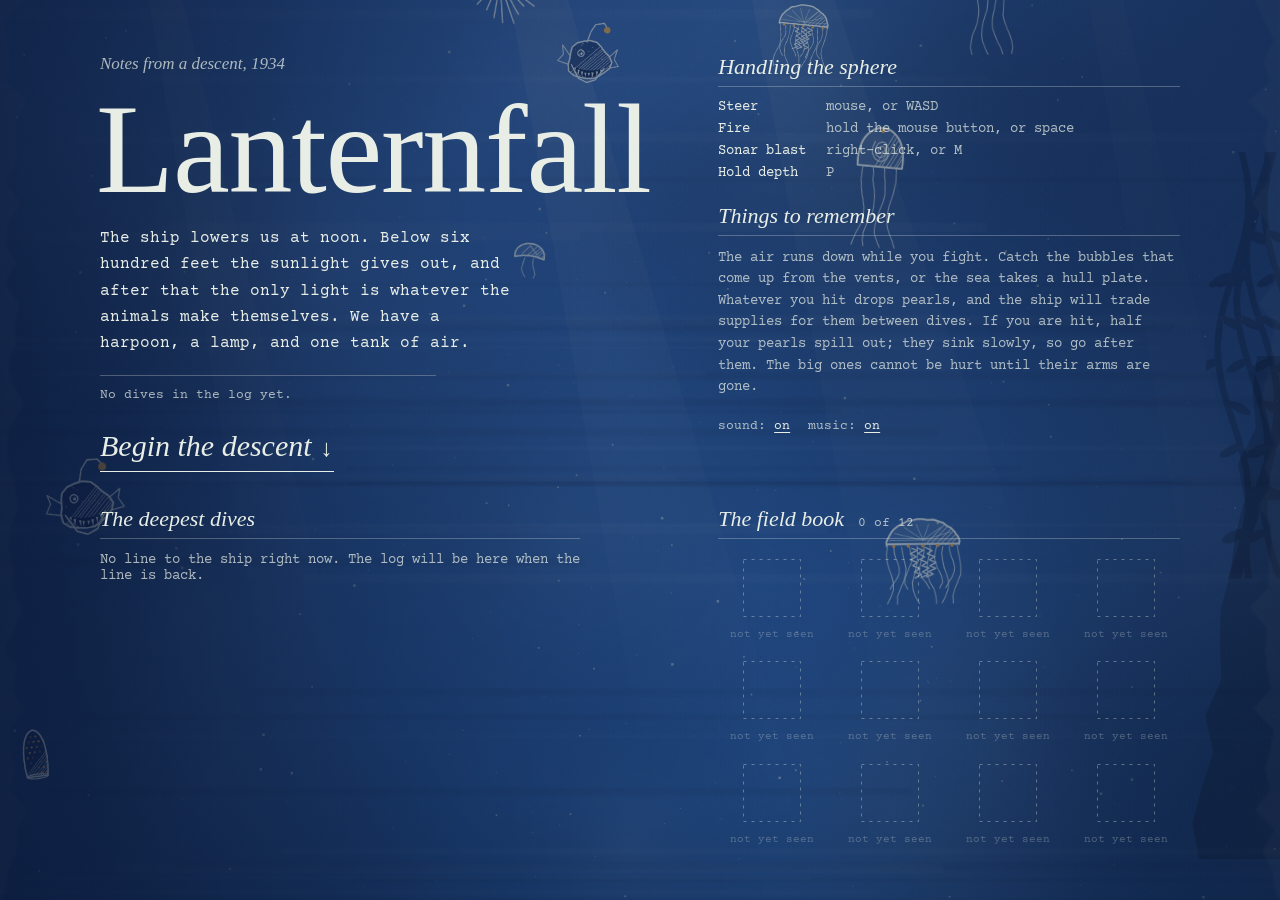
==== commit c6095b58: "Split the game into files by responsibility game.js had grown to 1,460 lines. It is now core (state " ====
--- a/index.html
+++ b/index.html
@@ -156,8 +156,14 @@
   <script src="js/sprites.js"></script>
   <script src="js/background.js"></script>
   <script src="js/entities.js"></script>
+  <script src="js/weapons.js"></script>
   <script src="js/waves.js"></script>
+  <script src="js/bosses.js"></script>
   <script src="js/leaderboard.js"></script>
-  <script src="js/game.js"></script>
+  <script src="js/core.js"></script>
+  <script src="js/input.js"></script>
+  <script src="js/render.js"></script>
+  <script src="js/ui.js"></script>
+  <script src="js/main.js"></script>
 </body>
 </html>
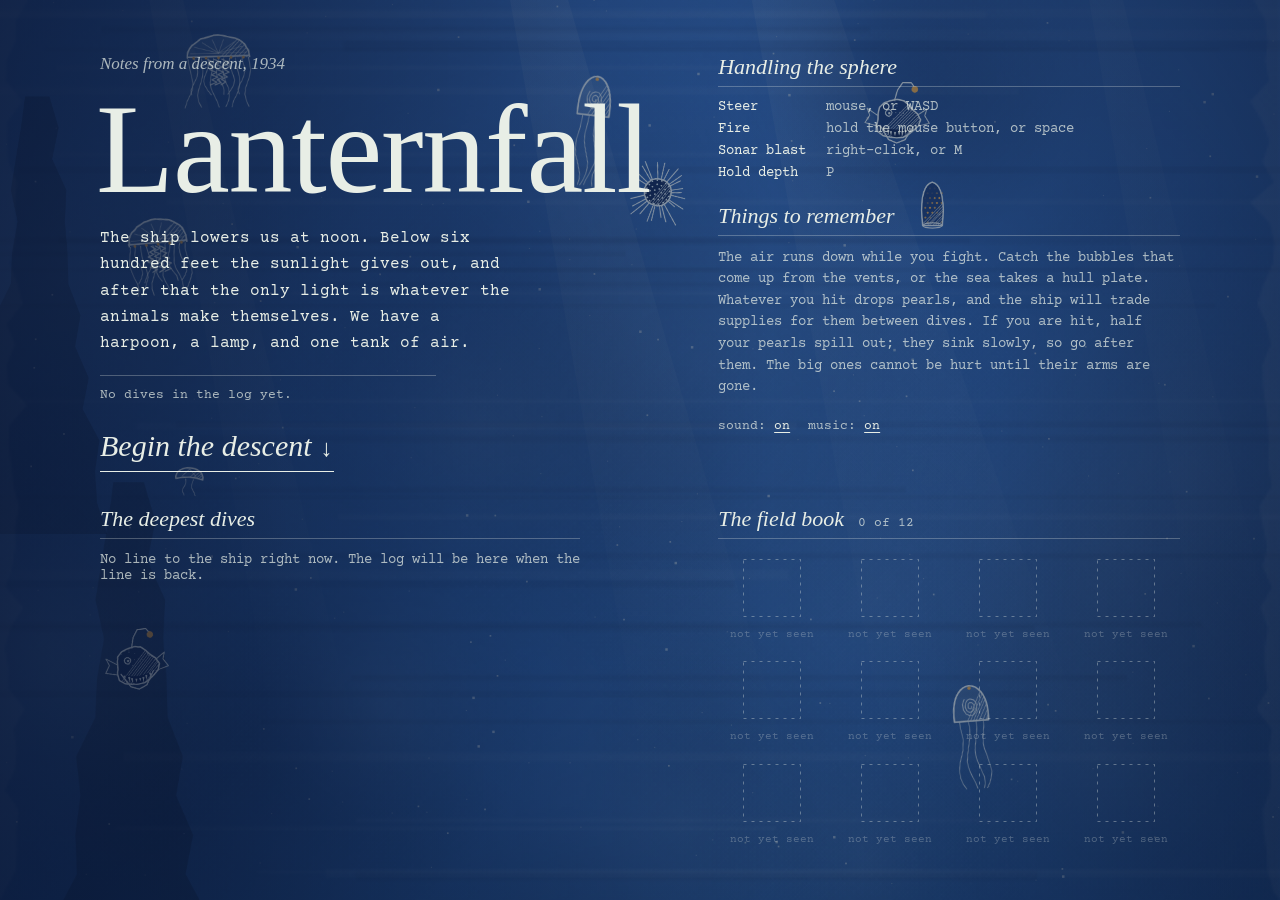
==== commit 4ca9b304: "Teach the first dive with notes as they become useful A single line in the lower left explains steer" ====
--- a/index.html
+++ b/index.html
@@ -42,6 +42,9 @@
       <b id="sonarCount">1</b>
     </button>
   </div>
+
+  <!-- One line of advice at a time, the first time it is needed -->
+  <p id="hintLine" class="hint-line hidden" aria-live="polite"><span class="hint-mark">Note</span> <span id="hintText"></span></p>
 
   <!-- A plate for the field book, shown the first time a species is taken -->
   <aside id="plateToast" class="plate-toast hidden" aria-live="polite">
--- a/css/style.css
+++ b/css/style.css
@@ -285,6 +285,22 @@
 .sonar-btn b { font-weight: 700; font-size: 20px; line-height: 1; }
 .sonar-btn:active { background: rgba(242, 169, 59, 0.25); }
 body.touch .sonar-btn { display: flex; }
+
+/* ------------------------------------------------------------ first-dive notes */
+
+.hint-line {
+  position: fixed; z-index: 6;
+  left: calc(16px + var(--safe-l)); bottom: calc(78px + var(--safe-b));
+  width: max-content; max-width: min(420px, calc(100% - 110px));
+  padding: 8px 14px 9px;
+  background: var(--blue-dim);
+  border-left: 1px solid var(--amber);
+  font-size: 13.5px; line-height: 1.45;
+  pointer-events: none;
+  animation: hint-in 0.4s ease both;
+}
+.hint-mark { font-family: var(--fell); font-style: italic; font-size: 16px; color: var(--amber); margin-right: 6px; }
+@keyframes hint-in { from { opacity: 0; transform: translateX(-8px); } to { opacity: 1; transform: none; } }
 
 /* ------------------------------------------------------------ field-book plate */
 
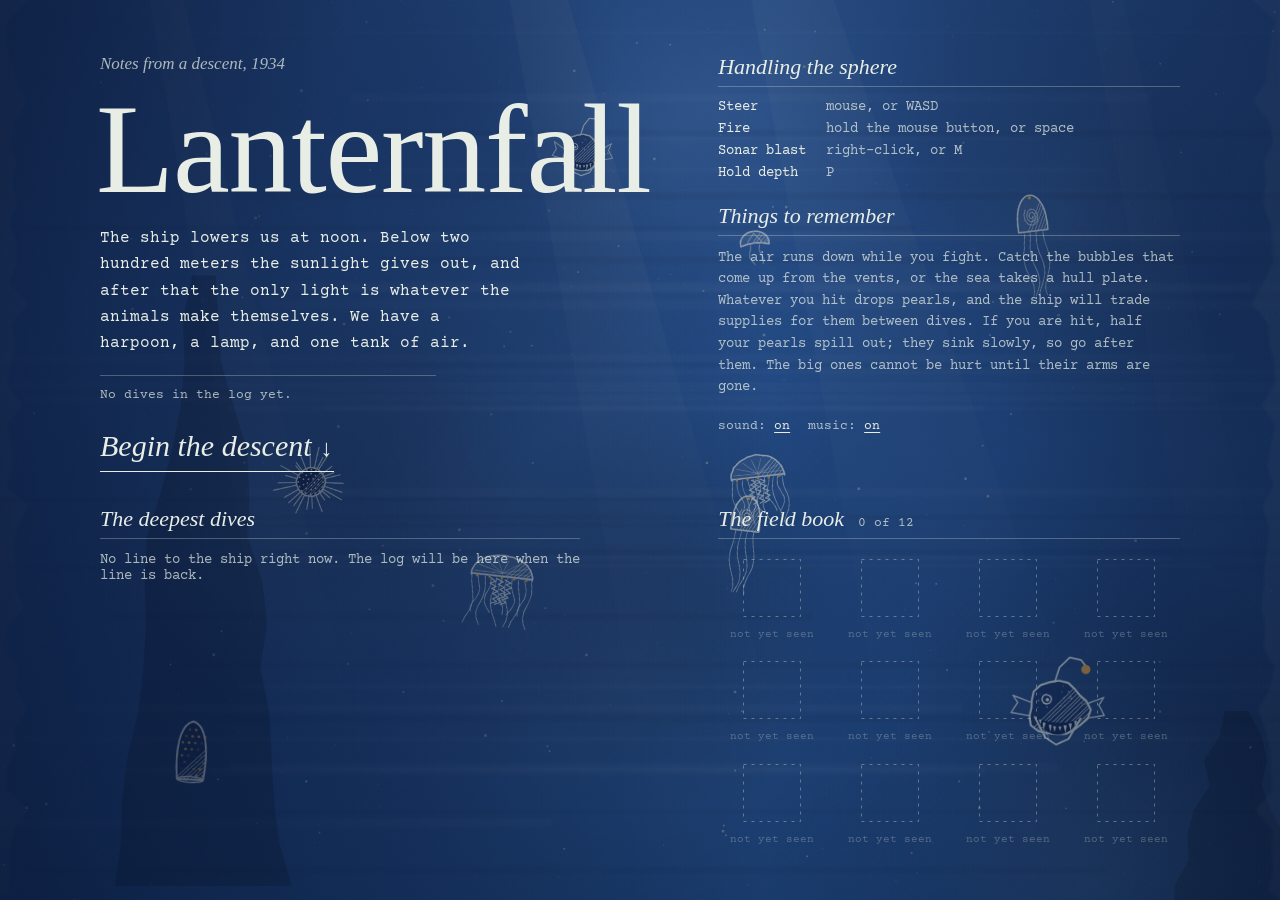
==== commit beb301f4: "Measure depth in meters Each wave is now 120 m instead of 400 ft. Every threshold (zones, darkness, " ====
--- a/index.html
+++ b/index.html
@@ -21,7 +21,7 @@
   <div id="hud" class="hidden">
     <div class="hud-top">
       <p class="hud-score"><span id="score">0</span> points</p>
-      <p class="hud-depth" id="depthLabel">400 ft</p>
+      <p class="hud-depth" id="depthLabel">120 m</p>
       <div class="hud-right">
         <p class="hud-stock">
           <span class="stock-item" title="Hull plates">hull <span id="hull" class="marks hull"></span></span>
@@ -63,7 +63,7 @@
       <header class="masthead">
         <p class="overline">Notes from a descent, 1934</p>
         <h1 class="logo">Lanternfall</h1>
-        <p class="lede">The ship lowers us at noon. Below six hundred feet the sunlight gives out, and after that the only light is whatever the animals make themselves. We have a harpoon, a lamp, and one tank of air.</p>
+        <p class="lede">The ship lowers us at noon. Below two hundred meters the sunlight gives out, and after that the only light is whatever the animals make themselves. We have a harpoon, a lamp, and one tank of air.</p>
         <p class="record" id="record">No dives in the log yet.</p>
         <button id="playBtn" class="begin">Begin the descent <span aria-hidden="true">&darr;</span></button>
       </header>
@@ -106,7 +106,7 @@
   <!-- Pause -->
   <div id="pause" class="screen hidden">
     <div class="sheet">
-      <h2>Holding at <span id="pauseDepth">0</span> ft</h2>
+      <h2>Holding at <span id="pauseDepth">0</span> m</h2>
       <p class="prose">The winch is stopped. Nothing out there is moving either.</p>
       <div class="actions">
         <button id="resumeBtn" class="begin small">Carry on</button>
@@ -123,7 +123,7 @@
   <!-- Supplies lowered from the ship between waves -->
   <div id="dock" class="screen hidden">
     <div class="sheet dock-sheet">
-      <p class="overline">Stopped at <span id="dockDepth">400</span> ft. The ship has topped up the air.</p>
+      <p class="overline">Stopped at <span id="dockDepth">120</span> m. The ship has topped up the air.</p>
       <h2>Supplies from the ship</h2>
       <p class="purse-line">In the basket: <i class="pearl"></i><b id="dockPearls">0</b> pearls</p>
       <div id="dockItems" class="shop"></div>
@@ -135,7 +135,7 @@
   <div id="gameover" class="screen hidden">
     <div class="sheet last-entry">
       <p class="overline">Last entry</p>
-      <h2>The line went quiet at <span id="goDepth">0</span> ft.</h2>
+      <h2>The line went quiet at <span id="goDepth">0</span> m.</h2>
       <p class="prose">That is <span id="goZone">sunlit water</span>. Before the telephone cut out we had taken <b id="goKills">0</b> of them and brought up <b id="goPearls">0</b> pearls. The field book has <b id="goSpecies">0 of 12</b> species in it.</p>
       <p class="score-line">Score for the dive: <b id="goScore">0</b></p>
       <p class="prose small" id="goBest"></p>
--- a/css/style.css
+++ b/css/style.css
@@ -162,7 +162,7 @@
 .board-list li { display: grid; grid-template-columns: 26px 1fr auto auto; gap: 14px; align-items: baseline; padding: 5px 0; border-bottom: 1px dotted var(--paper-faint); }
 .board-list .n { color: var(--paper-dim); }
 .board-list .who { font-family: var(--fell); font-style: italic; font-size: 17px; overflow: hidden; text-overflow: ellipsis; white-space: nowrap; }
-.board-list .ft { color: var(--paper-dim); text-align: right; }
+.board-list .dep { color: var(--paper-dim); text-align: right; }
 .board-list .pts { text-align: right; min-width: 64px; }
 .board-list li.me .who, .board-list li.me .pts { color: var(--amber); }
 .board-list li.board-note { display: block; color: var(--paper-dim); border: 0; }
